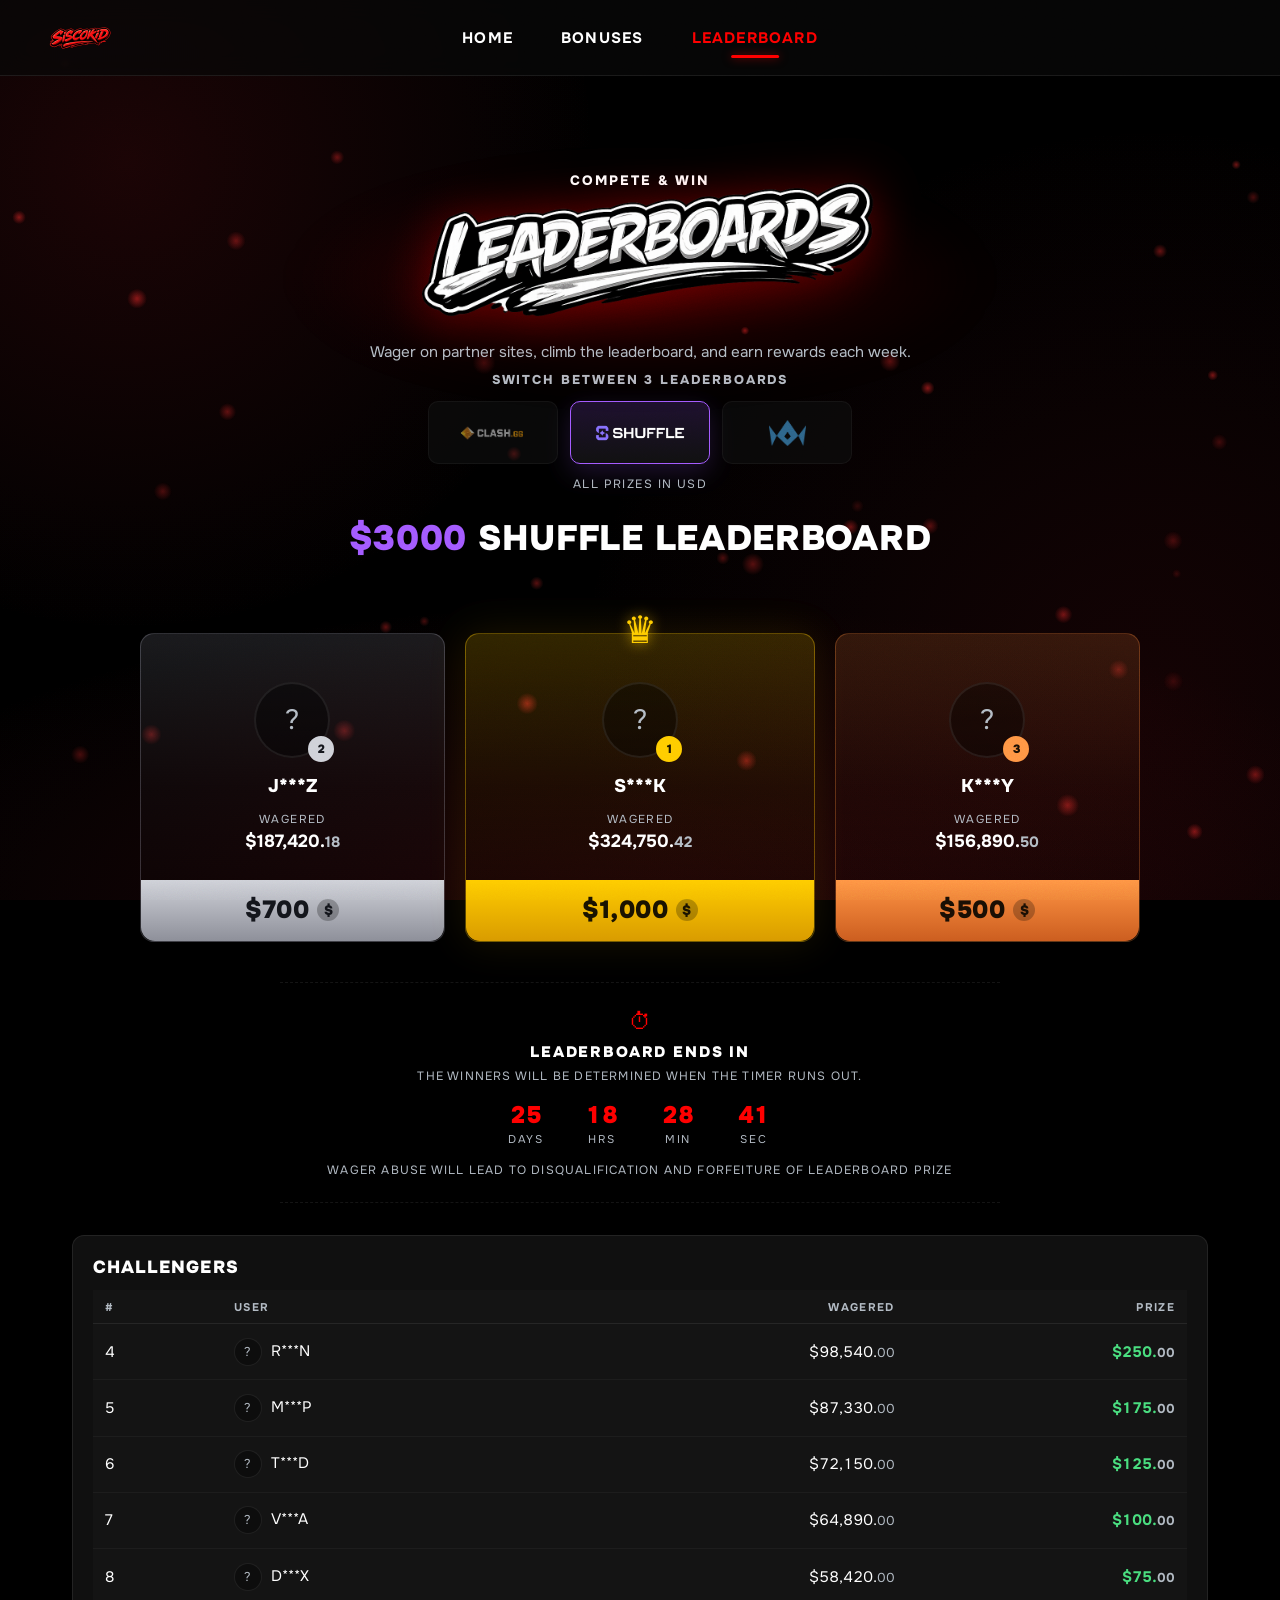
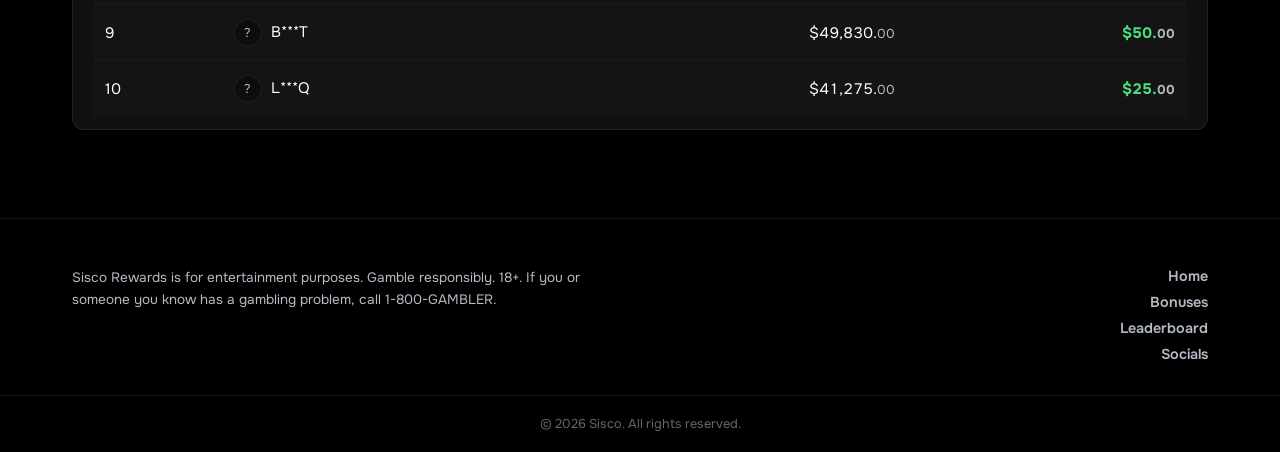
==== leaderboard.html @ afb131a1 "Add ambient floating red particle background - Lightweight canvas layer with soft red dots drifting " ====
<!DOCTYPE html>
<html lang="en">
<head>
  <meta charset="UTF-8" />
  <meta name="viewport" content="width=device-width, initial-scale=1.0" />
  <title>Sisco — $3,000 Monthly Shuffle Leaderboard | Best Shuffle Rewards</title>
  <meta name="description" content="Compete in the $3,000 monthly Shuffle leaderboard with Sisco. Wager with code SISCO, climb the ranks, and earn the best rewards on Shuffle each week." />
  <link rel="icon" type="image/png" href="siscokid.png" />
  <link rel="canonical" href="https://siscorewards.com/leaderboard.html" />

  <!-- Open Graph / social share -->
  <meta property="og:type" content="website" />
  <meta property="og:url" content="https://siscorewards.com/leaderboard.html" />
  <meta property="og:site_name" content="Sisco Rewards" />
  <meta property="og:title" content="Sisco — $3,000 Monthly Shuffle Leaderboard" />
  <meta property="og:description" content="Earn the best rewards on Shuffle. Compete in the $3,000 monthly leaderboard with code SISCO and climb the ranks each week." />
  <meta property="og:image" content="https://siscorewards.com/sisc.png" />

  <!-- X / Twitter card -->
  <meta name="twitter:card" content="summary_large_image" />
  <meta name="twitter:title" content="Sisco — $3,000 Monthly Shuffle Leaderboard" />
  <meta name="twitter:description" content="Earn the best rewards on Shuffle. Compete in the $3,000 monthly leaderboard with code SISCO and climb the ranks each week." />
  <meta name="twitter:image" content="https://siscorewards.com/sisc.png" />

  <link rel="preconnect" href="https://fonts.googleapis.com">
  <link rel="preconnect" href="https://fonts.gstatic.com" crossorigin>
  <link href="https://fonts.googleapis.com/css2?family=Onest:wght@400;600;700;800;900&display=swap" rel="stylesheet">
  <link rel="stylesheet" href="styles.css" />
</head>
<body>
  <canvas id="bg-particles" aria-hidden="true"></canvas>
  <header class="nav">
    <a href="index.html" class="brand">
      <img src="siscokid.png" alt="Sisco" class="brand-logo" />
    </a>

    <nav class="nav-links">
      <a href="index.html#home">HOME</a>
      <a href="index.html#bonuses">BONUSES</a>
      <a href="leaderboard.html" class="active">LEADERBOARD</a>
    </nav>
  </header>

  <main>
    <h1 class="sr-only">Sisco — $3,000 monthly Shuffle leaderboard. Earn the best rewards on Shuffle with code SISCO and climb the ranks each week.</h1>
    <section id="leaderboard" class="section section-glow lb-page-top">
      <div class="section-head reveal">
        <div class="kicker">COMPETE &amp; WIN</div>
        <img src="leaderboards.png" alt="Leaderboards" class="section-logo" />
        <p class="section-sub">Wager on partner sites, climb the leaderboard, and earn rewards each week.</p>
      </div>

      <div class="lb-switch-label reveal">SWITCH BETWEEN 3 LEADERBOARDS</div>

      <div class="lb-tabs reveal">
        <button class="lb-tab lb-tab-clash" data-lb="clash">
          <img src="clash_logo.webp" alt="Clash.gg" style="height: 34px;" />
        </button>
        <button class="lb-tab lb-tab-shuffle active" data-lb="shuffle">
          <img src="shuffle_logo2.webp" alt="Shuffle" />
        </button>
        <button class="lb-tab lb-tab-lux" data-lb="lux">
          <img src="lux_logo.webp" alt="LuxDrop" />
        </button>
      </div>

      <p class="lb-disclaimer reveal">ALL PRIZES IN USD</p>

      <!-- ============== SHUFFLE PANEL ============== -->
      <div class="lb-panel active" data-panel="shuffle">
        <h2 class="reveal" style="text-align: center; font-size: 2.2rem; font-weight: 900; margin-bottom: 1.5rem; letter-spacing: 0.02em;">
          <span style="color: var(--shuffle);">$3000</span> <span style="color: #ffffff;">SHUFFLE LEADERBOARD</span>
        </h2>

        <div class="lb-podium">
          <div class="lb-place lb-second reveal">
            <div class="lb-avatar"><span>?</span><div class="lb-rank">2</div></div>
            <div class="lb-username">J***Z</div>
            <div class="lb-wagered-label">WAGERED</div>
            <div class="lb-wagered">$187,420.<span>18</span></div>
            <div class="lb-prize lb-prize-second">
              $700
              <span class="lb-coin">$</span>
            </div>
          </div>

          <div class="lb-place lb-first reveal">
            <div class="lb-crown">♛</div>
            <div class="lb-avatar"><span>?</span><div class="lb-rank">1</div></div>
            <div class="lb-username">S***K</div>
            <div class="lb-wagered-label">WAGERED</div>
            <div class="lb-wagered">$324,750.<span>42</span></div>
            <div class="lb-prize lb-prize-first">
              $1,000
              <span class="lb-coin">$</span>
            </div>
          </div>

          <div class="lb-place lb-third reveal">
            <div class="lb-avatar"><span>?</span><div class="lb-rank">3</div></div>
            <div class="lb-username">K***Y</div>
            <div class="lb-wagered-label">WAGERED</div>
            <div class="lb-wagered">$156,890.<span>50</span></div>
            <div class="lb-prize lb-prize-third">
              $500
              <span class="lb-coin">$</span>
            </div>
          </div>
        </div>

        <div class="lb-countdown-wrap reveal">
          <div class="lb-clock-icon">⏱</div>
          <div class="lb-countdown-label">LEADERBOARD ENDS IN</div>
          <div class="lb-countdown-note">The winners will be determined when the timer runs out.</div>
          <div class="lb-countdown" id="lb-countdown">
            <div class="lb-time"><strong data-unit="days">00</strong><span>DAYS</span></div>
            <div class="lb-time"><strong data-unit="hrs">00</strong><span>HRS</span></div>
            <div class="lb-time"><strong data-unit="min">00</strong><span>MIN</span></div>
            <div class="lb-time"><strong data-unit="sec">00</strong><span>SEC</span></div>
          </div>
          <div class="lb-announce-note">Wager abuse will lead to disqualification and forfeiture of leaderboard prize</div>
        </div>

        <div class="lb-challengers reveal">
          <h3 class="lb-challengers-title">CHALLENGERS</h3>
          <div class="lb-table-wrap">
            <table class="lb-table">
              <thead>
                <tr>
                  <th>#</th>
                  <th>USER</th>
                  <th class="num">WAGERED</th>
                  <th class="num">PRIZE</th>
                </tr>
              </thead>
              <tbody>
                <tr><td>4</td><td><span class="lb-mini-avatar">?</span>R***N</td><td class="num">$98,540.<span class="cents">00</span></td><td class="num lb-prize-amt">$250.<span class="cents">00</span></td></tr>
                <tr><td>5</td><td><span class="lb-mini-avatar">?</span>M***P</td><td class="num">$87,330.<span class="cents">00</span></td><td class="num lb-prize-amt">$175.<span class="cents">00</span></td></tr>
                <tr><td>6</td><td><span class="lb-mini-avatar">?</span>T***D</td><td class="num">$72,150.<span class="cents">00</span></td><td class="num lb-prize-amt">$125.<span class="cents">00</span></td></tr>
                <tr><td>7</td><td><span class="lb-mini-avatar">?</span>V***A</td><td class="num">$64,890.<span class="cents">00</span></td><td class="num lb-prize-amt">$100.<span class="cents">00</span></td></tr>
                <tr><td>8</td><td><span class="lb-mini-avatar">?</span>D***X</td><td class="num">$58,420.<span class="cents">00</span></td><td class="num lb-prize-amt">$75.<span class="cents">00</span></td></tr>
                <tr><td>9</td><td><span class="lb-mini-avatar">?</span>B***T</td><td class="num">$49,830.<span class="cents">00</span></td><td class="num lb-prize-amt">$50.<span class="cents">00</span></td></tr>
                <tr><td>10</td><td><span class="lb-mini-avatar">?</span>L***Q</td><td class="num">$41,275.<span class="cents">00</span></td><td class="num lb-prize-amt">$25.<span class="cents">00</span></td></tr>
              </tbody>
            </table>
          </div>
        </div>
      </div>

      <!-- ============== CLASH PANEL ============== -->
      <div class="lb-panel" data-panel="clash">
        <div class="lb-coming-soon reveal">
          <img src="clash_logo.webp" alt="Clash.gg" />
          <h3>Coming Soon</h3>
          <p>The Clash.gg leaderboard is launching soon. Stay tuned.</p>
        </div>
      </div>

      <!-- ============== LUX PANEL ============== -->
      <div class="lb-panel" data-panel="lux">
        <div class="lb-coming-soon reveal">
          <img src="lux_logo.webp" alt="LuxDrop" />
          <h3>Coming Soon</h3>
          <p>The LuxDrop leaderboard is launching soon. Stay tuned.</p>
        </div>
      </div>
    </section>

    <footer class="footer">
      <div class="footer-inner reveal">
        <div class="footer-brand">
          <p class="footer-disclaimer">Sisco Rewards is for entertainment purposes. Gamble responsibly. 18+. If you or someone you know has a gambling problem, call 1-800-GAMBLER.</p>
        </div>

        <div class="footer-links">
          <a href="index.html#home">Home</a>
          <a href="index.html#bonuses">Bonuses</a>
          <a href="leaderboard.html">Leaderboard</a>
          <a href="index.html#socials">Socials</a>
        </div>
      </div>
      <div class="footer-bottom">
        &copy; 2026 Sisco. All rights reserved.
      </div>
    </footer>
  </main>

  <script src="particles.js"></script>
  <script>
    // ============== SCROLL REVEAL ==============
    const revealObserver = new IntersectionObserver((entries) => {
      entries.forEach(entry => {
        if (entry.isIntersecting) {
          entry.target.classList.add('is-visible');
          revealObserver.unobserve(entry.target);
        }
      });
    }, { threshold: 0.12, rootMargin: '0px 0px -40px 0px' });
    document.querySelectorAll('.reveal').forEach(el => revealObserver.observe(el));

    // ============== TAB SWITCHING ==============
    document.querySelectorAll('.lb-tab').forEach(tab => {
      tab.addEventListener('click', () => {
        const target = tab.dataset.lb;
        document.querySelectorAll('.lb-tab').forEach(t => t.classList.toggle('active', t === tab));
        document.querySelectorAll('.lb-panel').forEach(p => p.classList.toggle('active', p.dataset.panel === target));
      });
    });

    // ============== COUNTDOWN — end of current month (UTC) ==============
    const _now = new Date();
    const endsAt = Date.UTC(_now.getUTCFullYear(), _now.getUTCMonth() + 1, 1, 0, 0, 0);
    function tick() {
      const diff = Math.max(0, endsAt - Date.now());
      const d = Math.floor(diff / 86400000);
      const h = Math.floor((diff % 86400000) / 3600000);
      const m = Math.floor((diff % 3600000) / 60000);
      const s = Math.floor((diff % 60000) / 1000);
      const fmt = n => String(n).padStart(2, '0');
      const root = document.getElementById('lb-countdown');
      if (!root) return;
      root.querySelector('[data-unit="days"]').textContent = fmt(d);
      root.querySelector('[data-unit="hrs"]').textContent  = fmt(h);
      root.querySelector('[data-unit="min"]').textContent  = fmt(m);
      root.querySelector('[data-unit="sec"]').textContent  = fmt(s);
    }
    tick();
    setInterval(tick, 1000);

    // ============== SHUFFLE LEADERBOARD ==============
    const SHUFFLE_AFFILIATE_ID = '9ab3853d-dc5a-40f6-bad6-d7594ac9cff7';
    const PRIZES = [1000, 700, 500, 250, 175, 125, 100, 75, 50, 25];

    function maskName(name) {
      if (!name) return '???';
      if (name.length <= 2) return name[0] + '**';
      return name[0] + '***' + name[name.length - 1];
    }

    function fmtMoney(n) {
      const v = Number(n || 0);
      return v.toLocaleString('en-US', { minimumFractionDigits: 2, maximumFractionDigits: 2 });
    }

    function splitMoney(n) {
      const parts = fmtMoney(n).split('.');
      return { whole: parts[0], cents: parts[1] };
    }

    function setPlace(selector, user) {
      const root = document.querySelector(`[data-panel="shuffle"] ${selector}`);
      if (!root || !user) return;
      root.querySelector('.lb-username').textContent = maskName(user.username);
      const m = splitMoney(user.weightedWagerAmount);
      root.querySelector('.lb-wagered').innerHTML = `$${m.whole}.<span>${m.cents}</span>`;
    }

    async function loadShuffleLeaderboard() {
      const url = `https://affiliate.shuffle.com/wager/${SHUFFLE_AFFILIATE_ID}`;

      try {
        const res = await fetch(url);
        if (!res.ok) throw new Error('HTTP ' + res.status);
        const data = await res.json();

        const ranked = data
          .filter(u => Number(u.weightedWagerAmount) > 0)
          .sort((a, b) => Number(b.weightedWagerAmount) - Number(a.weightedWagerAmount))
          .slice(0, 10);

        if (ranked.length === 0) return; // keep dummy fallback

        setPlace('.lb-first',  ranked[0]);
        setPlace('.lb-second', ranked[1]);
        setPlace('.lb-third',  ranked[2]);

        const tbody = document.querySelector('[data-panel="shuffle"] .lb-table tbody');
        if (tbody && ranked.length > 3) {
          tbody.innerHTML = '';
          for (let i = 3; i < ranked.length; i++) {
            const u = ranked[i];
            const w = splitMoney(u.weightedWagerAmount);
            const p = splitMoney(PRIZES[i] || 0);
            const row = document.createElement('tr');
            row.innerHTML = `<td>${i + 1}</td><td><span class="lb-mini-avatar">?</span>${maskName(u.username)}</td><td class="num">$${w.whole}.<span class="cents">${w.cents}</span></td><td class="num lb-prize-amt">$${p.whole}.<span class="cents">${p.cents}</span></td>`;
            tbody.appendChild(row);
          }
        }
      } catch (e) {
        console.warn('Shuffle leaderboard fetch failed, using fallback data:', e);
      }
    }

    loadShuffleLeaderboard();
  </script>
</body>
</html>
---- styles.css ----
:root {
  --bg: #000000;
  --bg-nav: #0a0a0a;
  --bg-card: #101010;
  --bg-elev: #161616;
  --red: #FF0000;
  --red-dark: #CC0000;
  --text: #ffffff;
  --text-dim: #B3BBC4;
  --border: rgba(255, 255, 255, 0.08);
  --border-strong: rgba(255, 255, 255, 0.14);

  --twitter: #e7e9ea;
  --kick:    #53fc18;
  --discord: #5865f2;

  --shuffle: #a259ff;
  --clash:   #ff5a3c;
  --lux:     #00d4ff;
}

* { box-sizing: border-box; margin: 0; padding: 0; }

html, body {
  background: var(--bg);
  color: var(--text);
  font-family: "Onest", -apple-system, BlinkMacSystemFont, "Segoe UI", Roboto, sans-serif;
  scroll-behavior: smooth;
}

body {
  background-image:
    radial-gradient(ellipse 110% 55% at 50% 100%, rgba(95, 12, 18, 0.30), transparent 60%),
    radial-gradient(circle 720px at 10% 18%, rgba(120, 16, 22, 0.22), transparent 65%),
    radial-gradient(circle 820px at 90% 78%, rgba(95, 10, 16, 0.20), transparent 70%);
  background-attachment: fixed;
  background-repeat: no-repeat;
}

/* Film grain overlay — subtle noise across the entire viewport */
body::before {
  content: "";
  position: fixed;
  inset: 0;
  z-index: 9999;
  pointer-events: none;
  opacity: 0.15;
  mix-blend-mode: overlay;
  background-image: url("data:image/svg+xml,%3Csvg xmlns='http://www.w3.org/2000/svg' width='240' height='240'%3E%3Cfilter id='n'%3E%3CfeTurbulence type='fractalNoise' baseFrequency='0.85' numOctaves='2' stitchTiles='stitch'/%3E%3C/filter%3E%3Crect width='100%25' height='100%25' filter='url(%23n)'/%3E%3C/svg%3E");
  background-size: 240px 240px;
}

a { color: inherit; text-decoration: none; }

/* Visually hidden, but readable by search engines & screen readers */
.sr-only {
  position: absolute;
  width: 1px;
  height: 1px;
  padding: 0;
  margin: -1px;
  overflow: hidden;
  clip: rect(0, 0, 0, 0);
  white-space: nowrap;
  border: 0;
}

/* Ambient floating particle layer — sits above the page background, below content */
#bg-particles {
  position: fixed;
  inset: 0;
  width: 100%;
  height: 100%;
  z-index: 0;
  pointer-events: none;
}

/* ---------- NAV ---------- */
.nav {
  position: sticky;
  top: 0;
  z-index: 10;
  display: flex;
  align-items: center;
  justify-content: space-between;
  padding: 0.35rem 2rem;
  background: rgba(8, 8, 8, 0.72);
  backdrop-filter: blur(12px);
  -webkit-backdrop-filter: blur(12px);
  border-bottom: 1px solid var(--border);
}

.brand { display: flex; align-items: center; }
.brand-logo { height: 64px; width: auto; display: block; }

.nav-links {
  position: absolute;
  left: 50%;
  top: 50%;
  transform: translate(-50%, -50%);
  display: flex;
  gap: 3rem;
}

.nav-links a {
  position: relative;
  color: #ffffff;
  font-weight: 700;
  font-size: 0.95rem;
  letter-spacing: 0.08em;
  transition: color 0.2s ease;
}

.nav-links a:hover,
.nav-links a.active { color: var(--red); }

.nav-links a::after {
  content: "";
  position: absolute;
  left: 50%;
  bottom: -10px;
  height: 3px;
  width: 100%;
  max-width: 48px;
  background: var(--red);
  border-radius: 2px;
  transform: translateX(-50%) scaleX(0);
  transform-origin: center;
  transition: transform 0.3s cubic-bezier(.2, .8, .2, 1);
  box-shadow: 0 0 10px rgba(255, 0, 0, 0.55);
  pointer-events: none;
}
.nav-links a:hover::after { transform: translateX(-50%) scaleX(0.55); }
.nav-links a.active::after {
  transform: translateX(-50%) scaleX(1);
  animation: nav-underline-in 0.55s cubic-bezier(.2, .8, .2, 1);
}
@keyframes nav-underline-in {
  from { transform: translateX(-50%) scaleX(0); }
  to   { transform: translateX(-50%) scaleX(1); }
}

/* ---------- SCROLL REVEAL ---------- */
.reveal {
  opacity: 0;
  transform: translateY(16px);
  transition: opacity 0.6s ease, transform 0.6s cubic-bezier(.2, .8, .2, 1);
  will-change: opacity, transform;
}
.reveal.is-visible {
  opacity: 1;
  transform: translateY(0);
}
.bonus-grid > .reveal:nth-child(2),
.socials-grid > .reveal:nth-child(2),
.lb-podium > .reveal:nth-child(2) { transition-delay: 0.08s; }
.bonus-grid > .reveal:nth-child(3),
.socials-grid > .reveal:nth-child(3),
.lb-podium > .reveal:nth-child(3) { transition-delay: 0.16s; }

@media (prefers-reduced-motion: reduce) {
  .reveal { opacity: 1; transform: none; transition: none; }
  .nav-links a.active::after { animation: none; }
  .section-head::before { animation: none; }
  .banner-title, .banner-tagline, .hero-cta { animation: none; opacity: 1; transform: none; }
  .banner-overlay { animation: none; }
  .btn-primary::after { display: none; animation: none; }
}

/* ---------- BANNER ---------- */
main { padding: 0; position: relative; z-index: 1; }

.banner {
  position: relative;
  display: flex;
  align-items: center;
  justify-content: center;
  width: 100%;
  height: 430px;
  overflow: hidden;
  background:
    radial-gradient(ellipse 65% 90% at 50% 60%,
      rgba(140, 22, 30, 0.55) 0%,
      rgba(90, 14, 20, 0.35) 50%,
      rgba(0, 0, 0, 0) 90%),
    #220a0e;
}

.banner-overlay {
  position: absolute;
  inset: 0;
  width: 100%;
  height: 100%;
  object-fit: cover;
  opacity: 0.6;
  mix-blend-mode: overlay;
  pointer-events: none;
  filter: blur(2px);
  animation: hero-pan 32s ease-in-out infinite alternate;
}

@keyframes hero-pan {
  from { transform: scale(1) translate(0, 0); }
  to   { transform: scale(1.08) translate(-1.5%, -1%); }
}

.banner::before,
.banner::after {
  content: "";
  position: absolute;
  left: 0;
  right: 0;
  pointer-events: none;
  z-index: 1;
}

.banner::before {
  top: 0;
  height: 100px;
  background: linear-gradient(180deg, #000 0%, rgba(0, 0, 0, 0.6) 40%, rgba(0, 0, 0, 0) 100%);
}

.banner::after {
  bottom: 0;
  height: 220px;
  background: linear-gradient(
    0deg,
    #000 0%,
    rgba(0, 0, 0, 0.92) 18%,
    rgba(15, 4, 6, 0.75) 38%,
    rgba(22, 8, 10, 0.4) 62%,
    rgba(22, 8, 10, 0.1) 85%,
    rgba(0, 0, 0, 0) 100%
  );
}

.banner-content {
  position: relative;
  z-index: 2;
  display: flex;
  flex-direction: column;
  align-items: center;
  gap: 0.1rem;
  max-width: 95%;
  text-align: center;
  margin-top: 0;
}

.banner-title {
  max-width: 100%;
  max-height: 360px;
  object-fit: contain;
  filter: drop-shadow(0 4px 18px rgba(0, 0, 0, 0.6));
  animation: hero-fade 0.7s ease 0.1s both, logo-float 6s ease-in-out 1s infinite;
}

@keyframes hero-fade {
  from { opacity: 0; }
  to   { opacity: 1; }
}
@keyframes logo-float {
  0%, 100% { transform: translateY(0); }
  50%      { transform: translateY(-10px); }
}

.banner-tagline {
  font-size: clamp(0.85rem, 1.35vw, 1.05rem);
  font-weight: 600;
  color: #cdd2da;
  max-width: 720px;
  line-height: 1.5;
  letter-spacing: 0.01em;
  text-shadow: 0 1px 6px rgba(0, 0, 0, 0.5);
  margin-top: -7rem;
  animation: hero-in 0.7s cubic-bezier(.2, .8, .2, 1) 0.3s both;
}

.banner-tagline .accent {
  color: var(--red);
  font-weight: 900;
  letter-spacing: 0.02em;
}

/* ---------- BUTTONS ---------- */
.btn {
  display: inline-flex;
  align-items: center;
  justify-content: center;
  padding: 0.85rem 2rem;
  border-radius: 8px;
  font-weight: 800;
  font-size: 0.95rem;
  letter-spacing: 0.08em;
  cursor: pointer;
  border: 2px solid transparent;
  transition: filter 0.2s ease, background 0.2s ease, transform 0.2s ease, border-color 0.2s ease;
}

.btn-primary {
  position: relative;
  overflow: hidden;
  background: var(--red-dark);
  color: #fff;
  border-color: var(--red-dark);
}
.btn-primary:hover { background: var(--red); border-color: var(--red); transform: translateY(-1px); }
.btn-primary::after {
  content: "";
  position: absolute;
  top: 0;
  left: -75%;
  width: 50%;
  height: 100%;
  background: linear-gradient(120deg, transparent 0%, rgba(255, 255, 255, 0.35) 50%, transparent 100%);
  transform: skewX(-20deg);
  pointer-events: none;
  animation: btn-shine 4.5s ease-in-out infinite;
}
@keyframes btn-shine {
  0%        { left: -75%; }
  35%, 100% { left: 130%; }
}

.btn-outline {
  background: transparent;
  color: #fff;
  border-color: var(--red-dark);
}
.btn-outline:hover { background: var(--red-dark); transform: translateY(-1px); }

.btn-block { width: 100%; padding: 0.95rem 1.5rem; }

.btn-shuffle { background: var(--shuffle); color: #fff;    border-color: var(--shuffle); }
.btn-clash   { background: var(--clash);   color: #fff;    border-color: var(--clash); }
.btn-lux     { background: var(--lux);     color: #001318; border-color: var(--lux); }
.btn-twitter { background: var(--twitter); color: #000;    border-color: var(--twitter); }
.btn-kick    { background: var(--kick);    color: #001a00; border-color: var(--kick); }
.btn-discord { background: var(--discord); color: #fff;    border-color: var(--discord); }
.btn-shuffle:hover, .btn-clash:hover, .btn-lux:hover,
.btn-twitter:hover, .btn-kick:hover, .btn-discord:hover { filter: brightness(1.1); transform: translateY(-1px); }

/* ---------- HERO CTA ---------- */
.hero-cta {
  display: flex;
  gap: 1rem;
  justify-content: center;
  padding: 0;
  margin-top: 0.75rem;
  animation: hero-in 0.7s cubic-bezier(.2, .8, .2, 1) 0.45s both;
}

@keyframes hero-in {
  from { opacity: 0; transform: translateY(22px); }
  to   { opacity: 1; transform: translateY(0); }
}

/* ---------- SCROLL INDICATOR ---------- */
.scroll-indicator {
  display: flex;
  flex-direction: column;
  align-items: center;
  gap: 0.25rem;
  padding: 0.15rem;
  opacity: 0.7;
  transition: opacity 0.2s ease;
}
.scroll-indicator:hover { opacity: 1; }

.mouse {
  width: 22px;
  height: 36px;
  border: 2px solid rgba(255, 255, 255, 0.6);
  border-radius: 12px;
  display: flex;
  justify-content: center;
  padding-top: 6px;
}
.dot {
  width: 3px;
  height: 8px;
  background: #fff;
  border-radius: 2px;
  animation: scroll-dot 1.6s ease-in-out infinite;
}
@keyframes scroll-dot {
  0%   { transform: translateY(0); opacity: 1; }
  60%  { transform: translateY(10px); opacity: 0; }
  100% { transform: translateY(0); opacity: 1; }
}
.chevron {
  width: 10px;
  height: 10px;
  border-right: 2px solid rgba(255, 255, 255, 0.6);
  border-bottom: 2px solid rgba(255, 255, 255, 0.6);
  transform: rotate(45deg);
  margin-top: 2px;
}

/* ---------- SECTIONS ---------- */
.section {
  max-width: 1200px;
  margin: 0 auto;
  padding: 3.5rem 2rem;
  position: relative;
}

.section-glow {
  isolation: isolate;
}

.section-head {
  text-align: center;
  margin-bottom: 0.5rem;
  position: relative;
  z-index: 1;
}

/* Red glow halo behind big section titles */
.section-head::before {
  content: "";
  position: absolute;
  top: 50%;
  left: 50%;
  transform: translate(-50%, -45%);
  width: min(700px, 80%);
  height: 220px;
  background: radial-gradient(ellipse at center,
    rgba(255, 0, 0, 0.25) 0%,
    rgba(204, 0, 0, 0.12) 35%,
    rgba(204, 0, 0, 0) 70%);
  z-index: -1;
  pointer-events: none;
  filter: blur(20px);
  animation: glow-pulse 5s ease-in-out infinite;
}

@keyframes glow-pulse {
  0%, 100% { opacity: 0.7; transform: translate(-50%, -45%) scale(1); }
  50%      { opacity: 1; transform: translate(-50%, -45%) scale(1.1); }
}

.kicker {
  font-weight: 800;
  font-size: 0.85rem;
  letter-spacing: 0.15em;
  color: #ffffff;
  text-transform: uppercase;
  margin-bottom: 0.4rem;
}

.section-logo {
  max-width: 620px;
  width: 80%;
  height: auto;
  display: block;
  margin: -8.5rem auto -8.5rem;
  pointer-events: none;
  filter: drop-shadow(0 4px 24px rgba(255, 0, 0, 0.35));
}

.section-title {
  font-size: clamp(2.75rem, 7vw, 5.5rem);
  font-weight: 900;
  line-height: 1;
  letter-spacing: 0.01em;
  color: var(--red);
  text-shadow: 0 0 30px rgba(255, 0, 0, 0.4);
  margin-bottom: 1rem;
}
.section-title span { color: var(--red); }

.section-title-solid { color: var(--red); }

.section-sub {
  color: var(--text-dim);
  font-size: 0.95rem;
  max-width: 560px;
  margin: 0.25rem auto 0;
  line-height: 1.5;
}

/* ---------- PARTNERS ---------- */
.partners {
  display: grid;
  grid-template-columns: repeat(3, 1fr);
  gap: 1rem;
  margin-bottom: 1.25rem;
}

.partner {
  display: flex;
  align-items: center;
  justify-content: center;
  padding: 1.25rem 1.5rem;
  background: linear-gradient(180deg, rgba(255,255,255,0.02), rgba(255,255,255,0));
  border: 1px solid var(--border);
  border-radius: 10px;
  transition: transform 0.2s ease, border-color 0.2s ease, box-shadow 0.2s ease;
}
.partner img { height: 36px; width: auto; display: block; max-width: 100%; }

.partner-shuffle { background: linear-gradient(180deg, rgba(162,89,255,0.10), rgba(162,89,255,0)); }
.partner-clash   { background: linear-gradient(180deg, rgba(255,90,60,0.10), rgba(255,90,60,0)); }
.partner-lux     { background: linear-gradient(180deg, rgba(0,212,255,0.10), rgba(0,212,255,0)); }

.partner-shuffle:hover { border-color: var(--shuffle); box-shadow: 0 8px 30px rgba(162,89,255,0.18); transform: translateY(-2px); }
.partner-clash:hover   { border-color: var(--clash);   box-shadow: 0 8px 30px rgba(255,90,60,0.18); transform: translateY(-2px); }
.partner-lux:hover     { border-color: var(--lux);     box-shadow: 0 8px 30px rgba(0,212,255,0.18); transform: translateY(-2px); }

/* ---------- BONUS CARDS ---------- */
.bonus-grid {
  display: grid;
  grid-template-columns: repeat(3, 1fr);
  gap: 1.5rem;
}

.bonus-card {
  background: var(--bg-card);
  border: 1px solid var(--border);
  border-radius: 12px;
  overflow: hidden;
  display: flex;
  flex-direction: column;
  transition: transform 0.25s ease, border-color 0.25s ease, box-shadow 0.25s ease;
}

.bonus-shuffle { background: linear-gradient(180deg, rgba(162,89,255,0.18) 0%, var(--bg-card) 55%); }
.bonus-clash   { background: linear-gradient(180deg, rgba(255,90,60,0.18) 0%, var(--bg-card) 55%); }
.bonus-lux     { background: linear-gradient(180deg, rgba(0,212,255,0.18) 0%, var(--bg-card) 55%); }

.bonus-shuffle:hover { border-color: var(--shuffle); box-shadow: 0 14px 40px rgba(162,89,255,0.22); transform: translateY(-4px); }
.bonus-clash:hover   { border-color: var(--clash);   box-shadow: 0 14px 40px rgba(255,90,60,0.22); transform: translateY(-4px); }
.bonus-lux:hover     { border-color: var(--lux);     box-shadow: 0 14px 40px rgba(0,212,255,0.22); transform: translateY(-4px); }

.bonus-art {
  display: flex;
  align-items: center;
  justify-content: center;
  padding: 1.25rem 1.5rem 0.25rem;
  height: 110px;
}
.bonus-art img {
  max-height: 100%;
  max-width: 80%;
  object-fit: contain;
  filter: drop-shadow(0 8px 18px rgba(0, 0, 0, 0.5));
  transition: transform 0.25s ease;
}
.bonus-card:hover .bonus-art img { transform: scale(1.07); }

.bonus-body {
  padding: 0.75rem 1.5rem 1.25rem;
  display: flex;
  flex-direction: column;
  align-items: stretch;
  flex: 1;
  gap: 0.4rem;
  text-align: left;
}

.bonus-headline {
  font-size: 2rem;
  font-weight: 900;
  line-height: 1;
  letter-spacing: 0.01em;
  color: #fff;
}

.bonus-sub {
  font-size: 0.85rem;
  font-weight: 700;
  letter-spacing: 0.08em;
  color: var(--text-dim);
  margin-bottom: 0.5rem;
}

.bonus-code {
  text-align: center;
  font-size: 0.9rem;
  letter-spacing: 0.12em;
  color: var(--text-dim);
  padding: 0.5rem 0;
  font-weight: 700;
  margin-top: auto;
}
.bonus-code strong { color: #fff; font-weight: 900; }

/* ---------- LEADERBOARD SNIPPET (HOME) ---------- */
.lb-snippet {
  text-align: center;
}

.lb-podium-snippet .lb-place {
  padding-top: 1.5rem;
}

.lb-podium-snippet .lb-prize {
  margin: 0.5rem -1rem 0;
  font-size: 1.2rem;
  padding: 0.6rem 1rem;
}

.lb-snippet-cta {
  margin-top: 1.5rem;
}

.lb-page-top { padding-top: 6rem; }

/* ---------- LEADERBOARD ---------- */
.lb-switch-label {
  text-align: center;
  letter-spacing: 0.15em;
  font-weight: 800;
  font-size: 0.8rem;
  color: var(--text-dim);
  margin-bottom: 0.85rem;
}

.lb-tabs {
  display: flex;
  justify-content: center;
  gap: 0.75rem;
  flex-wrap: wrap;
  margin-bottom: 0.75rem;
}

.lb-tab {
  background: var(--bg-card);
  border: 1px solid var(--border);
  border-radius: 10px;
  padding: 0.85rem 1.5rem;
  cursor: pointer;
  min-width: 130px;
  display: flex;
  align-items: center;
  justify-content: center;
  opacity: 0.55;
  transition: opacity 0.2s ease, border-color 0.2s ease, background 0.2s ease, transform 0.2s ease, box-shadow 0.2s ease;
}
.lb-tab img { height: 26px; width: auto; max-width: 100%; display: block; }
.lb-tab:hover { opacity: 0.85; transform: translateY(-1px); }

.lb-tab.active { opacity: 1; }
.lb-tab-shuffle.active { border-color: var(--shuffle); background: linear-gradient(180deg, rgba(162,89,255,0.18), var(--bg-card)); box-shadow: 0 8px 24px rgba(162,89,255,0.18); }
.lb-tab-clash.active   { border-color: var(--clash);   background: linear-gradient(180deg, rgba(255,90,60,0.18), var(--bg-card));  box-shadow: 0 8px 24px rgba(255,90,60,0.18); }
.lb-tab-lux.active     { border-color: var(--lux);     background: linear-gradient(180deg, rgba(0,212,255,0.18), var(--bg-card));  box-shadow: 0 8px 24px rgba(0,212,255,0.18); }

.lb-disclaimer {
  text-align: center;
  font-size: 0.75rem;
  letter-spacing: 0.12em;
  color: var(--text-dim);
  margin-bottom: 1.5rem;
}

.lb-panel { display: none; opacity: 0; }
.lb-panel.active { display: block; animation: fadeInPanel 0.4s ease forwards; }

@keyframes fadeInPanel {
  from { opacity: 0; transform: translateY(10px); }
  to   { opacity: 1; transform: translateY(0); }
}

/* Podium */
.lb-podium {
  display: grid;
  grid-template-columns: 1fr 1.15fr 1fr;
  gap: 1.25rem;
  align-items: end;
  max-width: 1000px;
  margin: 4.5rem auto 2.5rem;
}

.lb-place {
  position: relative;
  background: linear-gradient(180deg, rgba(255,255,255,0.04), rgba(255,255,255,0));
  border: 1px solid var(--border);
  border-radius: 14px;
  padding: 3rem 1.25rem 0;
  text-align: center;
}

.lb-first {
  background: linear-gradient(180deg, rgba(255, 200, 0, 0.18) 0%, rgba(255, 200, 0, 0.05) 50%, transparent 100%);
  border-color: rgba(255, 200, 0, 0.35);
  box-shadow: 0 0 40px rgba(255, 200, 0, 0.10);
  transform: translateY(-2.5rem);
}

.lb-second {
  background: linear-gradient(180deg, rgba(180, 180, 200, 0.14) 0%, rgba(180,180,200,0.04) 50%, transparent 100%);
  border-color: rgba(180, 180, 200, 0.25);
}

.lb-third {
  background: linear-gradient(180deg, rgba(255, 140, 60, 0.16) 0%, rgba(255, 140, 60, 0.04) 50%, transparent 100%);
  border-color: rgba(255, 140, 60, 0.28);
}

.lb-crown {
  position: absolute;
  top: -22px;
  left: 50%;
  transform: translateX(-50%);
  font-size: 2.4rem;
  line-height: 1;
  color: #ffcc00;
  text-shadow: 0 0 14px rgba(255, 200, 0, 0.7);
  z-index: 2;
}

.lb-avatar {
  position: relative;
  width: 76px;
  height: 76px;
  border-radius: 50%;
  background: rgba(0,0,0,0.4);
  border: 2px solid var(--border);
  display: flex;
  align-items: center;
  justify-content: center;
  margin: 0 auto 1rem;
  font-size: 1.75rem;
  color: var(--text-dim);
}
.lb-rank {
  position: absolute;
  bottom: -6px;
  right: -6px;
  width: 26px;
  height: 26px;
  border-radius: 50%;
  background: #1a1a1a;
  border: 2px solid var(--border);
  display: flex;
  align-items: center;
  justify-content: center;
  font-size: 0.75rem;
  font-weight: 900;
  color: #fff;
}
.lb-first .lb-rank   { background: #ffcc00; color: #1a1300; border-color: #ffcc00; }
.lb-second .lb-rank  { background: #cfd1d8; color: #14161c; border-color: #cfd1d8; }
.lb-third .lb-rank   { background: #ff9544; color: #1a0f04; border-color: #ff9544; }

.lb-username {
  font-weight: 800;
  font-size: 1.15rem;
  margin-bottom: 0.85rem;
}

.lb-wagered-label {
  font-size: 0.72rem;
  letter-spacing: 0.12em;
  color: var(--text-dim);
  margin-bottom: 0.2rem;
}

.lb-wagered {
  font-weight: 700;
  font-size: 1.1rem;
  margin-bottom: 1.75rem;
}
.lb-wagered span { color: var(--text-dim); font-size: 0.85em; }

.lb-prize {
  margin: 0 -1.25rem;
  padding: 0.9rem 1rem;
  font-weight: 900;
  font-size: 1.55rem;
  letter-spacing: 0.02em;
  position: relative;
  display: flex;
  align-items: center;
  justify-content: center;
  gap: 0.5rem;
  border-radius: 0 0 14px 14px;
}
.lb-prize-first  { background: linear-gradient(180deg, #ffcc00, #d99c00); color: #1a1300; }
.lb-prize-second { background: linear-gradient(180deg, #cfd1d8, #8e909a); color: #14161c; }
.lb-prize-third  { background: linear-gradient(180deg, #ff9544, #cc5e20); color: #1a0f04; }

.lb-coin {
  display: inline-flex;
  align-items: center;
  justify-content: center;
  width: 22px;
  height: 22px;
  border-radius: 50%;
  background: rgba(0,0,0,0.25);
  font-size: 0.85rem;
}

/* Countdown */
.lb-countdown-wrap {
  text-align: center;
  max-width: 720px;
  margin: 0 auto 2rem;
  padding: 1.5rem 1rem;
  border-top: 1px dashed var(--border);
  border-bottom: 1px dashed var(--border);
}

.lb-clock-icon {
  font-size: 1.4rem;
  color: var(--red);
  margin-bottom: 0.4rem;
}

.lb-countdown-label {
  font-weight: 900;
  letter-spacing: 0.12em;
  color: #fff;
  margin-bottom: 0.35rem;
  font-size: 0.95rem;
}

.lb-countdown-note,
.lb-announce-note {
  color: var(--text-dim);
  font-size: 0.75rem;
  letter-spacing: 0.1em;
  text-transform: uppercase;
}
.lb-announce-note { margin-top: 1rem; }

.lb-countdown {
  display: flex;
  justify-content: center;
  gap: 1.25rem;
  margin: 1rem 0 0;
}

.lb-time {
  display: flex;
  flex-direction: column;
  align-items: center;
  min-width: 56px;
}
.lb-time strong {
  font-size: 1.5rem;
  font-weight: 900;
  color: var(--red);
  letter-spacing: 0.02em;
  font-variant-numeric: tabular-nums;
}
.lb-time span {
  font-size: 0.7rem;
  letter-spacing: 0.15em;
  color: var(--text-dim);
  margin-top: 0.15rem;
}

/* Challengers */
.lb-challengers {
  background: var(--bg-card);
  border: 1px solid var(--border);
  border-radius: 12px;
  padding: 1.25rem 1.25rem 0.75rem;
}

.lb-challengers-title {
  font-weight: 900;
  letter-spacing: 0.06em;
  font-size: 1.1rem;
  margin-bottom: 0.75rem;
}

.lb-table-wrap { overflow-x: auto; }

.lb-table {
  width: 100%;
  border-collapse: collapse;
  font-size: 0.95rem;
}
.lb-table th {
  text-align: left;
  font-size: 0.7rem;
  letter-spacing: 0.12em;
  color: var(--text-dim);
  font-weight: 700;
  padding: 0.6rem 0.75rem;
  border-bottom: 1px solid var(--border);
}
.lb-table th.num { text-align: right; }
.lb-table td {
  padding: 0.85rem 0.75rem;
  border-bottom: 1px solid rgba(255,255,255,0.04);
  vertical-align: middle;
}
.lb-table tr:last-child td { border-bottom: none; }
.lb-table tr { background: rgba(255,255,255,0.015); }
.lb-table tr:hover { background: rgba(255,255,255,0.04); }
.lb-table td.num { text-align: right; font-variant-numeric: tabular-nums; }
.lb-table .cents { color: var(--text-dim); font-size: 0.85em; }
.lb-table .lb-prize-amt { color: #4ade80; font-weight: 700; }

.lb-mini-avatar {
  display: inline-flex;
  align-items: center;
  justify-content: center;
  width: 28px;
  height: 28px;
  border-radius: 50%;
  background: rgba(0,0,0,0.35);
  border: 1px solid var(--border);
  margin-right: 0.6rem;
  color: var(--text-dim);
  font-size: 0.8rem;
  vertical-align: middle;
}

/* Coming Soon */
.lb-coming-soon {
  text-align: center;
  padding: 4rem 1rem;
  background: var(--bg-card);
  border: 1px solid var(--border);
  border-radius: 12px;
}
.lb-coming-soon img {
  height: 56px;
  width: auto;
  margin-bottom: 1.25rem;
  opacity: 0.85;
}
.lb-coming-soon h3 {
  font-size: 1.6rem;
  font-weight: 900;
  letter-spacing: 0.05em;
  color: #fff;
  margin-bottom: 0.5rem;
}
.lb-coming-soon p {
  color: var(--text-dim);
  font-size: 0.95rem;
}

/* ---------- LEADERBOARD STATUS ---------- */
.leaderboard-status {
  display: flex;
  align-items: center;
  justify-content: center;
  gap: 0.6rem;
  padding: 1.25rem 1.5rem;
  background: var(--bg-card);
  border: 1px solid var(--border);
  border-radius: 10px;
  color: var(--text-dim);
  font-size: 0.95rem;
  max-width: 520px;
  margin: 0 auto;
}

.status-dot {
  width: 9px;
  height: 9px;
  border-radius: 50%;
  background: var(--red);
  box-shadow: 0 0 8px var(--red);
  animation: pulse 1.6s ease-in-out infinite;
}
@keyframes pulse {
  0%, 100% { opacity: 1; }
  50%      { opacity: 0.35; }
}

/* ---------- SOCIALS ---------- */
.socials-grid {
  display: grid;
  grid-template-columns: repeat(3, 1fr);
  gap: 1.5rem;
}

.social {
  display: flex;
  flex-direction: column;
  align-items: center;
  text-align: center;
  gap: 0.35rem;
  padding: 1.5rem 1.5rem 1.25rem;
  background: var(--bg-card);
  border: 1px solid var(--border);
  border-radius: 14px;
  transition: transform 0.25s ease, border-color 0.25s ease, box-shadow 0.25s ease;
}

.social-twitter { background: linear-gradient(180deg, rgba(231,233,234,0.12) 0%, var(--bg-card) 55%); }
.social-kick    { background: linear-gradient(180deg, rgba(83,252,24,0.16) 0%, var(--bg-card) 55%); }
.social-discord { background: linear-gradient(180deg, rgba(88,101,242,0.16) 0%, var(--bg-card) 55%); }

.social-twitter:hover { border-color: var(--twitter); box-shadow: 0 14px 40px rgba(231,233,234,0.18); transform: translateY(-4px); }
.social-kick:hover    { border-color: var(--kick);    box-shadow: 0 14px 40px rgba(83,252,24,0.22);  transform: translateY(-4px); }
.social-discord:hover { border-color: var(--discord); box-shadow: 0 14px 40px rgba(88,101,242,0.22); transform: translateY(-4px); }

.social-icon {
  display: flex;
  align-items: center;
  justify-content: center;
  margin-bottom: 0.75rem;
}
.social-icon img { width: 96px; height: 96px; display: block; }

.social-name {
  font-weight: 900;
  font-size: 1.4rem;
  color: #fff;
}

.social-desc {
  color: var(--text-dim);
  font-size: 0.9rem;
  margin-bottom: 0.6rem;
}

/* ---------- FOOTER ---------- */
.footer {
  border-top: 1px solid var(--border);
  background: rgba(0, 0, 0, 0.25);
  margin-top: 2rem;
}

.footer-inner {
  max-width: 1200px;
  margin: 0 auto;
  padding: 3rem 2rem 2rem;
  display: grid;
  grid-template-columns: 2fr 1fr;
  gap: 2rem;
  align-items: start;
}

.footer-logo {
  height: 56px;
  width: auto;
  margin-bottom: 1rem;
}

.footer-disclaimer {
  color: var(--text-dim);
  font-size: 0.85rem;
  line-height: 1.6;
  max-width: 540px;
}

.footer-links {
  display: flex;
  flex-direction: column;
  gap: 0.5rem;
  align-items: flex-end;
}
.footer-links a {
  color: var(--text-dim);
  font-size: 0.9rem;
  font-weight: 600;
  transition: color 0.2s ease;
}
.footer-links a:hover { color: var(--red); }

.footer-bottom {
  text-align: center;
  padding: 1.25rem 2rem;
  color: #666;
  font-size: 0.8rem;
  border-top: 1px solid var(--border);
}

/* ---------- RESPONSIVE ---------- */
@media (max-width: 900px) {
  .partners,
  .bonus-grid,
  .socials-grid { grid-template-columns: 1fr; }

  .lb-podium {
    grid-template-columns: 1fr;
    max-width: 420px;
    gap: 0.75rem;
  }
  .lb-countdown { gap: 0.65rem; flex-wrap: wrap; }
  .lb-tab { min-width: 100px; padding: 0.7rem 1rem; }

  .section { padding: 2.75rem 1.25rem; }
  .section-logo { margin: -5rem auto -5rem; }
}

@media (max-width: 768px) {
  /* Nav */
  .nav {
    flex-wrap: wrap;
    gap: 0.75rem;
    padding: 0.35rem 1rem 0.5rem;
  }
  .brand-logo { height: 50px; }
  .nav-links {
    position: static;
    transform: none;
    gap: 1.25rem;
    order: 3;
    width: 100%;
    justify-content: center;
    flex-wrap: wrap;
  }
  .nav-links a::after { bottom: -6px; max-width: 36px; height: 2px; }

  /* Banner / Hero */
  .banner { height: 360px; }
  .banner-content { margin-top: -10px; max-width: 100%; padding: 0 1rem; }
  .banner-title { max-height: 220px; }
  .banner-tagline {
    margin-top: -3.5rem;
    font-size: 0.85rem;
    padding: 0 0.5rem;
  }

  /* Hero CTA */
  .hero-cta {
    flex-direction: column;
    align-items: center;
    width: 100%;
    margin-top: 0.5rem;
  }
  .hero-cta .btn { width: min(260px, 90%); padding: 0.75rem 1.5rem; }

  /* Sections */
  .section { padding: 2.25rem 1rem; }
  .section-logo { margin: -4rem auto -4rem; }
  .section-sub { font-size: 0.88rem; padding: 0 0.5rem; }
  .kicker { font-size: 0.75rem; }

  /* Bonus cards */
  .bonus-grid { gap: 1rem; }
  .bonus-headline { font-size: 1.75rem; }
  .bonus-art { height: 90px; padding: 1rem 1rem 0.25rem; }

  /* Leaderboard snippet podium on home */
  .lb-podium-snippet .lb-place { padding: 1.25rem 1rem 0; }

  /* Leaderboard page */
  .lb-tabs { gap: 0.5rem; }
  .lb-tab { min-width: 0; flex: 1 1 0; padding: 0.6rem 0.75rem; }
  .lb-tab img { height: 22px; }
  .lb-place { padding: 2.25rem 1rem 0; }
  .lb-first { padding-top: 2.75rem; }
  .lb-avatar { width: 64px; height: 64px; font-size: 1.4rem; }
  .lb-username { font-size: 1rem; }
  .lb-wagered { font-size: 0.95rem; margin-bottom: 1rem; }
  .lb-prize { font-size: 1.25rem; padding: 0.7rem 1rem; }
  .lb-time strong { font-size: 1.2rem; }
  .lb-time span { font-size: 0.65rem; }
  .lb-time { min-width: 48px; }
  .lb-challengers { padding: 0.85rem 0.85rem 0.5rem; }
  .lb-table { font-size: 0.85rem; }
  .lb-table th, .lb-table td { padding: 0.6rem 0.5rem; }
  .lb-mini-avatar { width: 22px; height: 22px; margin-right: 0.4rem; font-size: 0.7rem; }
  .lb-page-top { padding-top: 3rem; }

  /* Socials */
  .social { padding: 1.25rem 1rem 1rem; }
  .social-icon img { width: 72px; height: 72px; }
  .social-name { font-size: 1.2rem; }
  .social-desc { font-size: 0.85rem; }

  /* Footer */
  .footer-inner { grid-template-columns: 1fr; padding: 2rem 1rem 1.5rem; }
  .footer-links { align-items: flex-start; flex-direction: row; flex-wrap: wrap; gap: 1rem 1.25rem; }
}

@media (max-width: 480px) {
  .banner { height: 320px; }
  .banner-title { max-height: 180px; }
  .banner-content { margin-top: 0; }
  .banner-tagline { margin-top: -2.75rem; font-size: 0.78rem; line-height: 1.4; }

  .nav { padding: 0.25rem 0.75rem 0.5rem; }
  .brand-logo { height: 44px; }
  .nav-links { gap: 1rem; }
  .nav-links a { font-size: 0.85rem; letter-spacing: 0.06em; }

  .section { padding: 1.75rem 0.85rem; }
  .section-logo { margin: -3rem auto -3rem; }

  .bonus-card { border-radius: 10px; }
  .bonus-headline { font-size: 1.5rem; }
  .bonus-sub { font-size: 0.8rem; }
  .bonus-art { height: 80px; padding: 0.85rem 0.75rem 0; }
  .bonus-body { padding: 0.6rem 1rem 1rem; }

  .lb-tabs { gap: 0.4rem; }
  .lb-tab { padding: 0.55rem 0.5rem; }
  .lb-tab img { height: 18px; }
  .lb-countdown { gap: 0.5rem; }
  .lb-time { min-width: 42px; }
  .lb-time strong { font-size: 1.05rem; }

  .lb-table { font-size: 0.78rem; }
  .lb-table th, .lb-table td { padding: 0.5rem 0.35rem; }
  .lb-mini-avatar { display: none; }
}
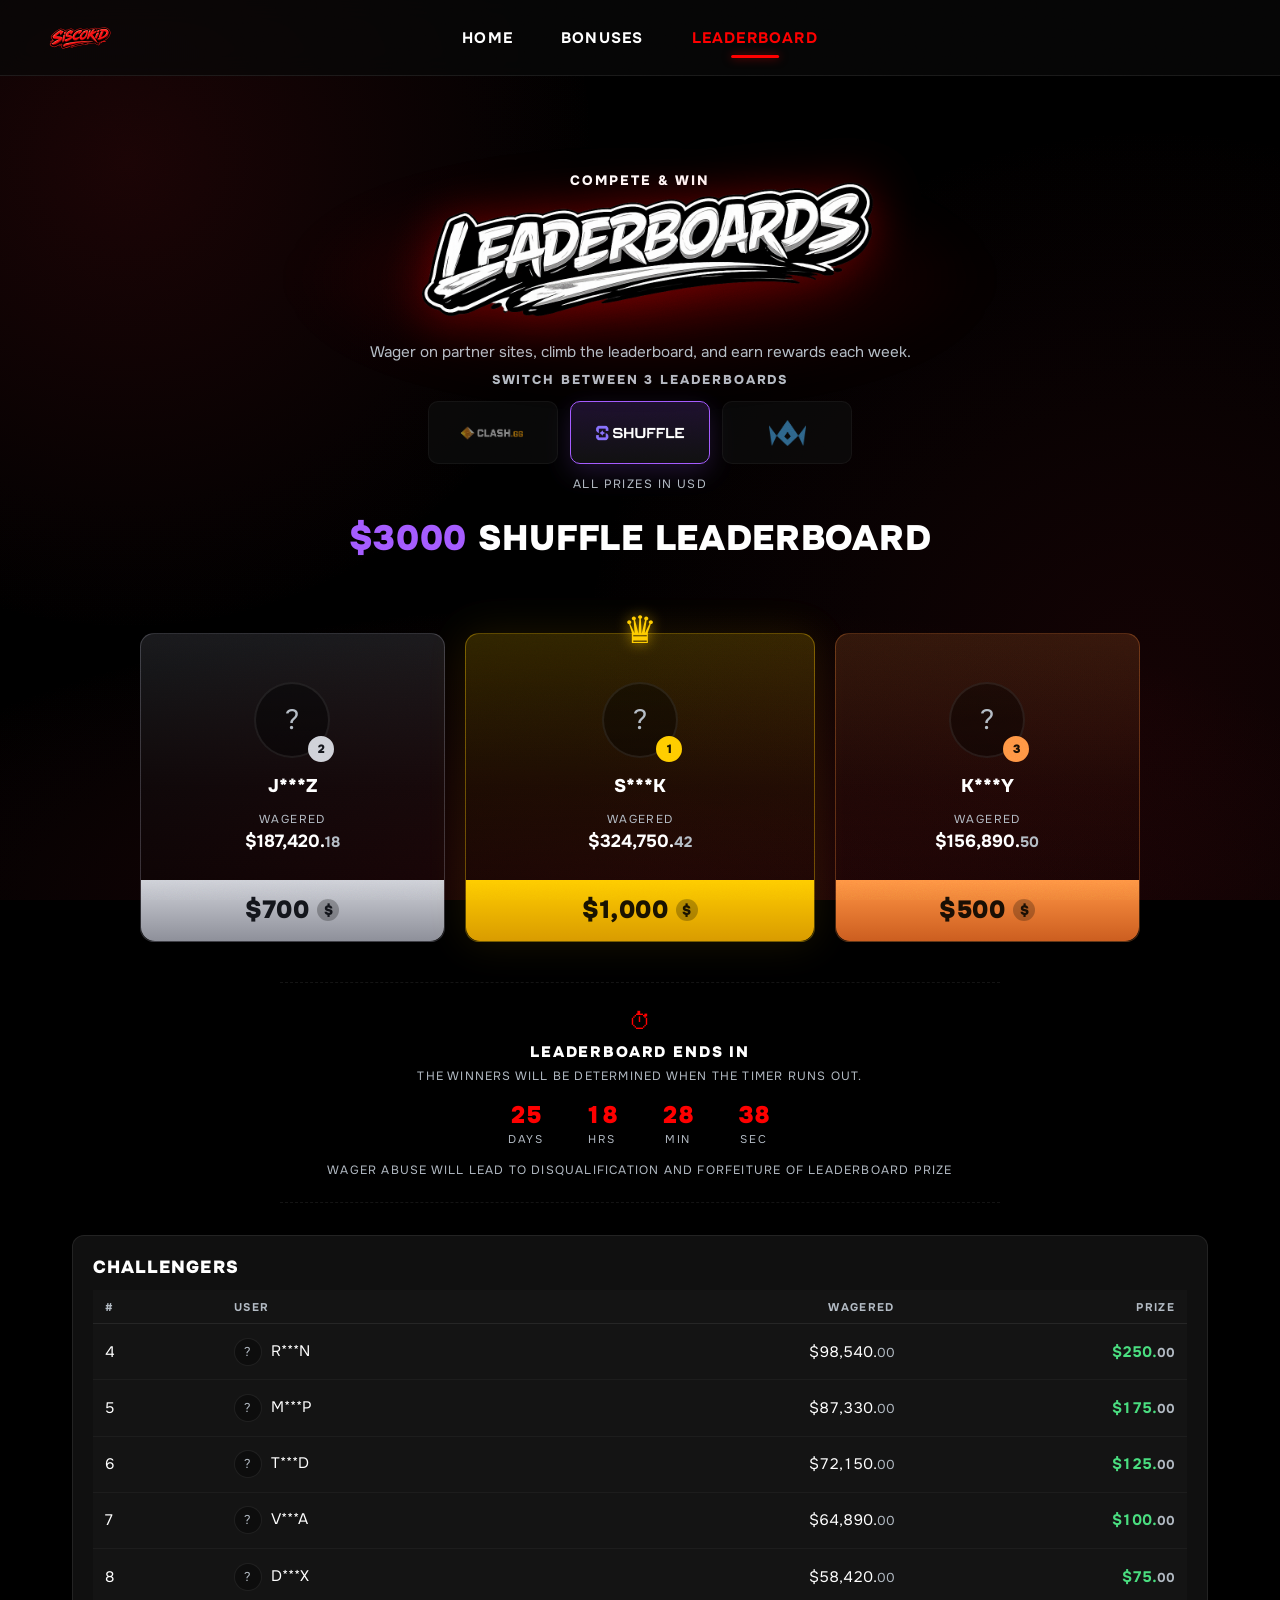
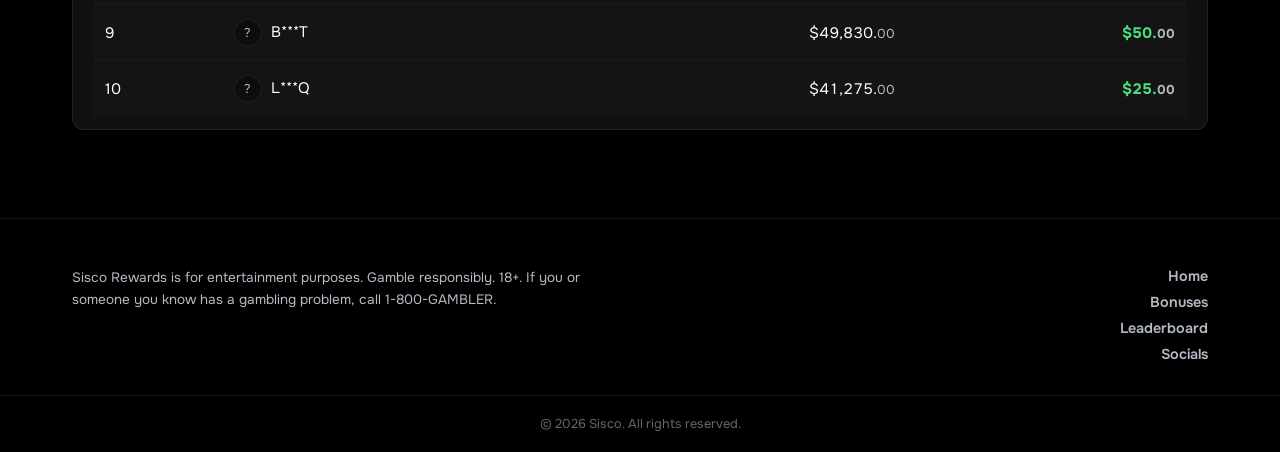
==== commit f39eda04: "Remove ambient particle background Reverts the canvas particle layer, script, CSS, and main z-index " ====
--- a/leaderboard.html
+++ b/leaderboard.html
@@ -28,7 +28,6 @@
   <link rel="stylesheet" href="styles.css" />
 </head>
 <body>
-  <canvas id="bg-particles" aria-hidden="true"></canvas>
   <header class="nav">
     <a href="index.html" class="brand">
       <img src="siscokid.png" alt="Sisco" class="brand-logo" />
@@ -185,7 +184,6 @@
     </footer>
   </main>
 
-  <script src="particles.js"></script>
   <script>
     // ============== SCROLL REVEAL ==============
     const revealObserver = new IntersectionObserver((entries) => {
--- a/styles.css
+++ b/styles.css
@@ -63,16 +63,6 @@
   clip: rect(0, 0, 0, 0);
   white-space: nowrap;
   border: 0;
-}
-
-/* Ambient floating particle layer — sits above the page background, below content */
-#bg-particles {
-  position: fixed;
-  inset: 0;
-  width: 100%;
-  height: 100%;
-  z-index: 0;
-  pointer-events: none;
 }
 
 /* ---------- NAV ---------- */
@@ -168,7 +158,7 @@
 }
 
 /* ---------- BANNER ---------- */
-main { padding: 0; position: relative; z-index: 1; }
+main { padding: 0; }
 
 .banner {
   position: relative;
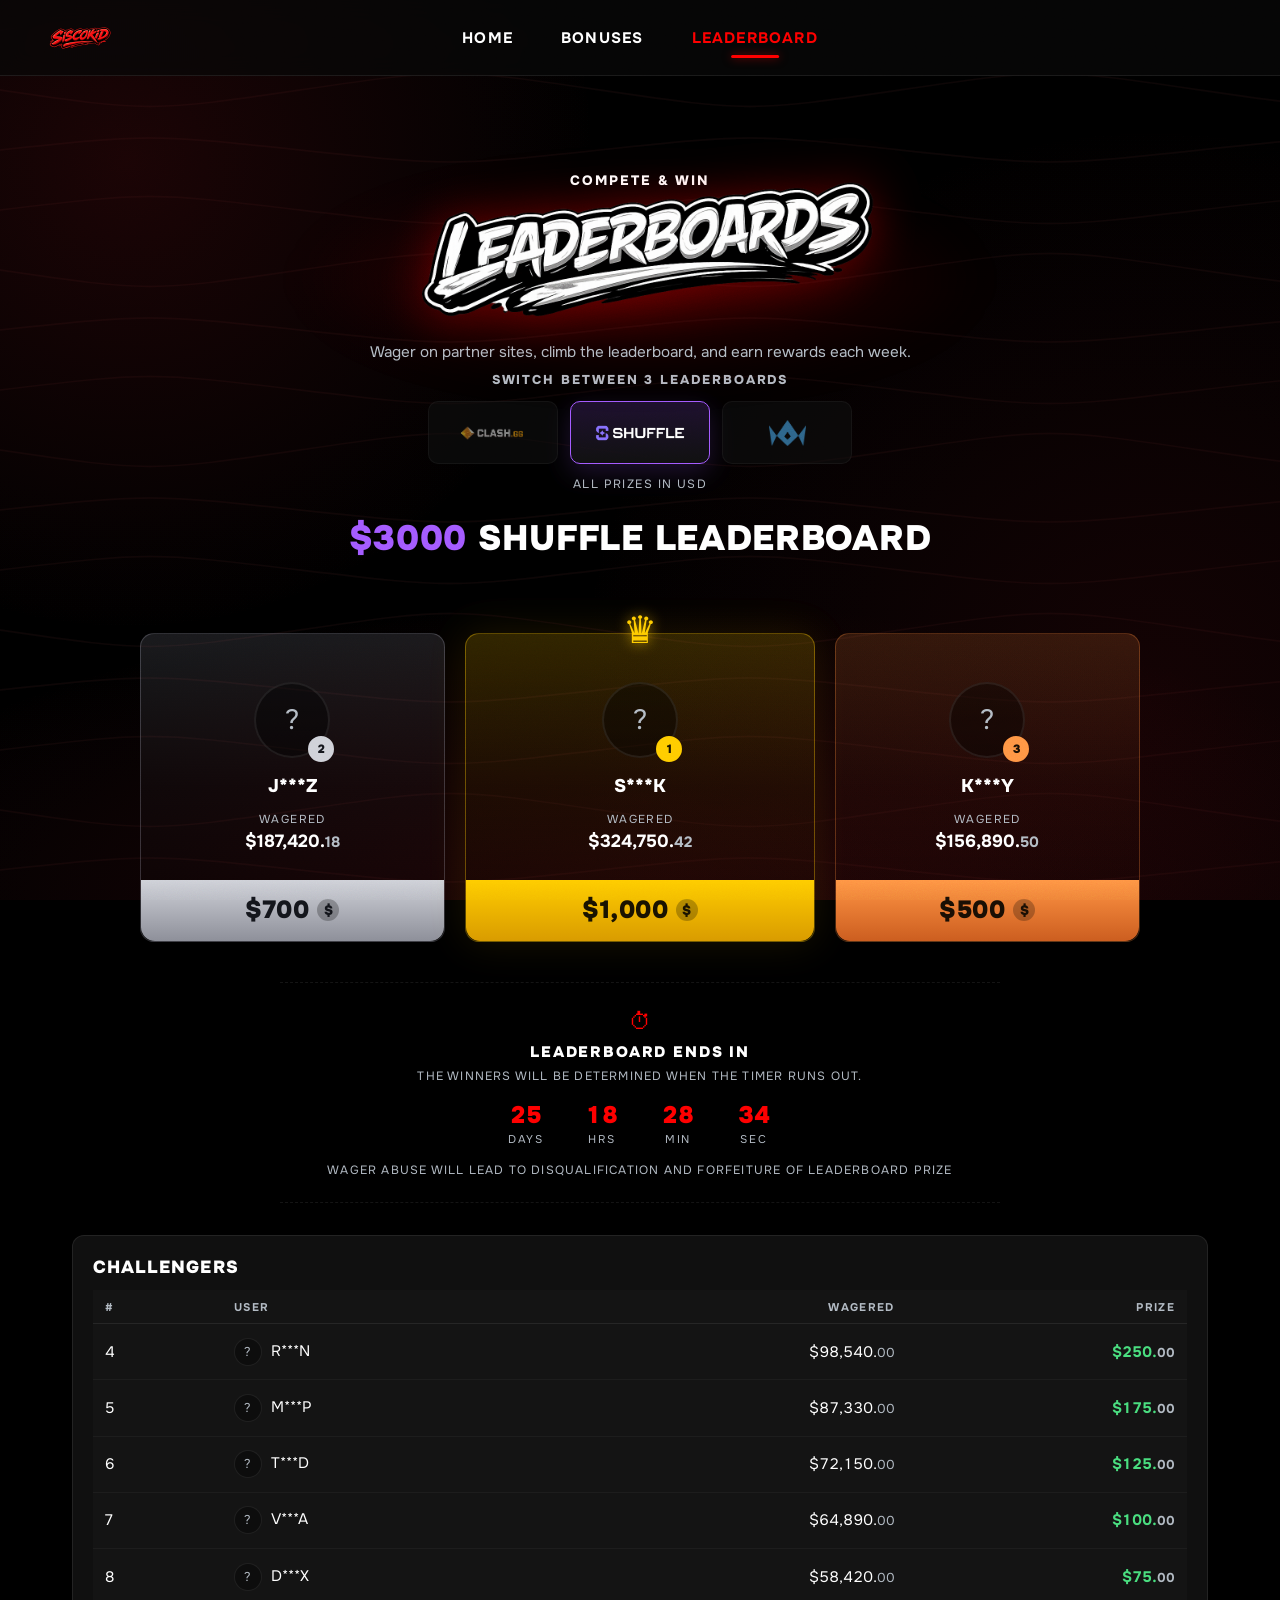
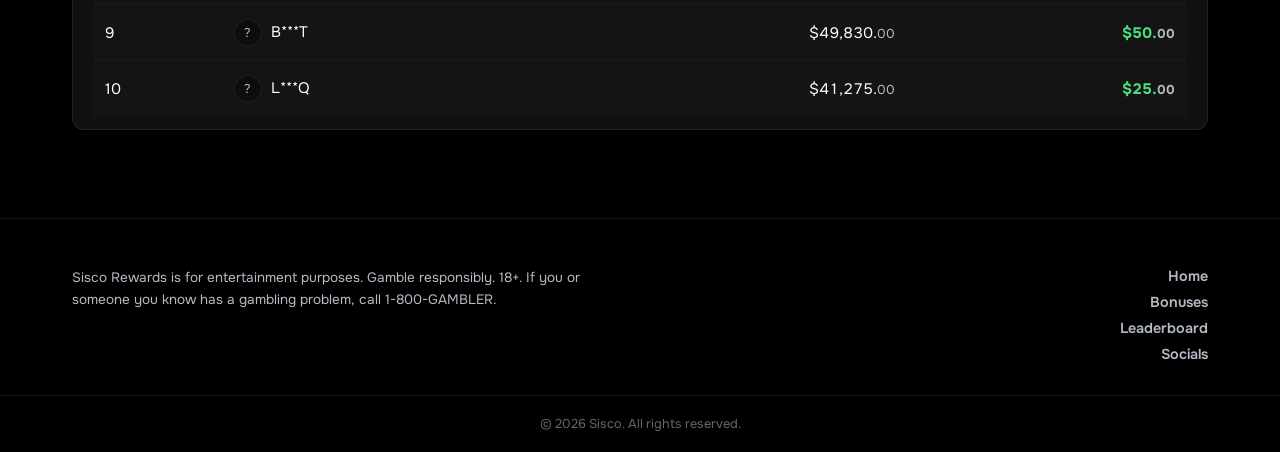
==== commit 9aa66221: "Scope leaderboard to current month and add monthly archive system - Restore current-month startTime/" ====
--- a/leaderboard.html
+++ b/leaderboard.html
@@ -254,7 +254,12 @@
     }
 
     async function loadShuffleLeaderboard() {
-      const url = `https://affiliate.shuffle.com/wager/${SHUFFLE_AFFILIATE_ID}`;
+      // Scope to the current calendar month (UTC): start of month -> now, in seconds
+      const now = new Date();
+      const monthStart = Date.UTC(now.getUTCFullYear(), now.getUTCMonth(), 1, 0, 0, 0);
+      const startTime = Math.floor(monthStart / 1000);
+      const endTime = Math.floor(Date.now() / 1000);
+      const url = `https://affiliate.shuffle.com/wager/${SHUFFLE_AFFILIATE_ID}?startTime=${startTime}&endTime=${endTime}`;
 
       try {
         const res = await fetch(url);
--- a/styles.css
+++ b/styles.css
@@ -32,9 +32,11 @@
   background-image:
     radial-gradient(ellipse 110% 55% at 50% 100%, rgba(95, 12, 18, 0.30), transparent 60%),
     radial-gradient(circle 720px at 10% 18%, rgba(120, 16, 22, 0.22), transparent 65%),
-    radial-gradient(circle 820px at 90% 78%, rgba(95, 10, 16, 0.20), transparent 70%);
+    radial-gradient(circle 820px at 90% 78%, rgba(95, 10, 16, 0.20), transparent 70%),
+    url("data:image/svg+xml,<svg xmlns='http://www.w3.org/2000/svg' width='600' height='180'><g fill='none' stroke='%23ff5a5a' stroke-opacity='0.05' stroke-width='1.5'><path d='M0 30 C150 12 150 12 300 30 C450 48 450 48 600 30'/><path d='M0 90 C150 112 150 112 300 90 C450 68 450 68 600 90'/><path d='M0 150 C150 134 150 134 300 150 C450 166 450 166 600 150'/></g></svg>");
   background-attachment: fixed;
-  background-repeat: no-repeat;
+  background-repeat: no-repeat, no-repeat, no-repeat, repeat;
+  background-size: auto, auto, auto, 600px 180px;
 }
 
 /* Film grain overlay — subtle noise across the entire viewport */
@@ -153,6 +155,7 @@
   .nav-links a.active::after { animation: none; }
   .section-head::before { animation: none; }
   .banner-title, .banner-tagline, .hero-cta { animation: none; opacity: 1; transform: none; }
+  .banner-title { transform: translateY(-50px); }
   .banner-overlay { animation: none; }
   .btn-primary::after { display: none; animation: none; }
 }
@@ -166,7 +169,7 @@
   align-items: center;
   justify-content: center;
   width: 100%;
-  height: 430px;
+  height: 620px;
   overflow: hidden;
   background:
     radial-gradient(ellipse 65% 90% at 50% 60%,
@@ -238,9 +241,11 @@
 
 .banner-title {
   max-width: 100%;
-  max-height: 360px;
+  height: clamp(260px, 36vh, 380px);
+  width: auto;
   object-fit: contain;
   filter: drop-shadow(0 4px 18px rgba(0, 0, 0, 0.6));
+  transform: translateY(-50px);
   animation: hero-fade 0.7s ease 0.1s both, logo-float 6s ease-in-out 1s infinite;
 }
 
@@ -249,8 +254,8 @@
   to   { opacity: 1; }
 }
 @keyframes logo-float {
-  0%, 100% { transform: translateY(0); }
-  50%      { transform: translateY(-10px); }
+  0%, 100% { transform: translateY(-50px); }
+  50%      { transform: translateY(-60px); }
 }
 
 .banner-tagline {
@@ -261,7 +266,7 @@
   line-height: 1.5;
   letter-spacing: 0.01em;
   text-shadow: 0 1px 6px rgba(0, 0, 0, 0.5);
-  margin-top: -7rem;
+  margin-top: -8.5rem;
   animation: hero-in 0.7s cubic-bezier(.2, .8, .2, 1) 0.3s both;
 }
 
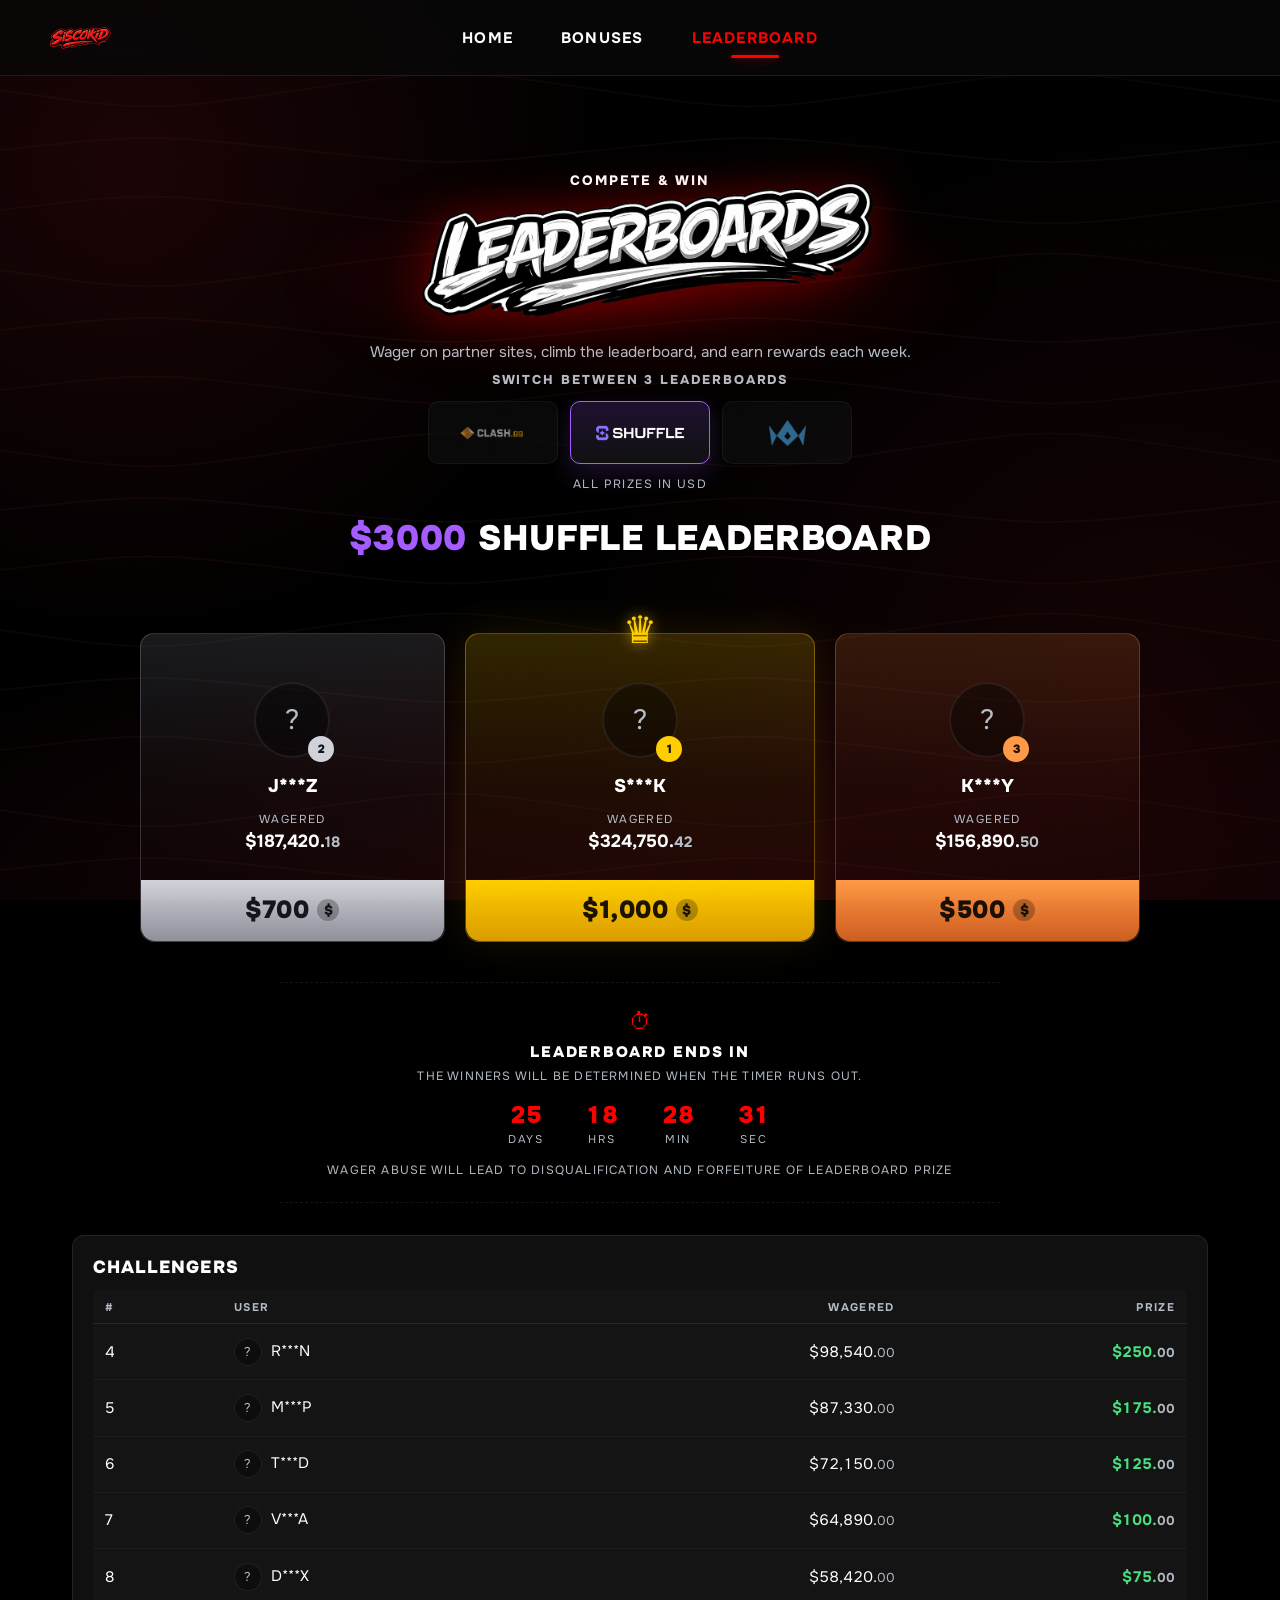
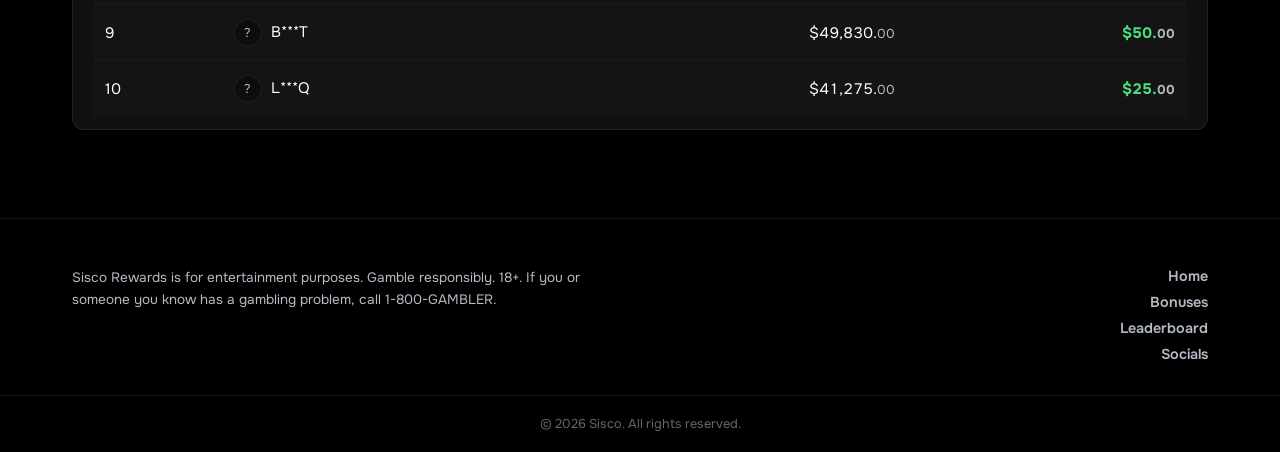
==== commit 5cfc6f59: "Retry flaky Shuffle API so leaderboard stops falling back to placeholders The endpoint intermittentl" ====
--- a/leaderboard.html
+++ b/leaderboard.html
@@ -253,6 +253,23 @@
       root.querySelector('.lb-wagered').innerHTML = `$${m.whole}.<span>${m.cents}</span>`;
     }
 
+    // The Shuffle endpoint intermittently returns HTTP 400, so retry a few times
+    // with backoff before giving up (which would leave the fallback content showing).
+    async function fetchWithRetry(url, attempts = 5) {
+      let lastErr;
+      for (let i = 1; i <= attempts; i++) {
+        try {
+          const res = await fetch(url, { cache: 'no-store' });
+          if (!res.ok) throw new Error('HTTP ' + res.status);
+          return await res.json();
+        } catch (err) {
+          lastErr = err;
+          if (i < attempts) await new Promise(r => setTimeout(r, 600 * i));
+        }
+      }
+      throw lastErr;
+    }
+
     async function loadShuffleLeaderboard() {
       // Scope to the current calendar month (UTC): start of month -> now, in seconds
       const now = new Date();
@@ -262,9 +279,7 @@
       const url = `https://affiliate.shuffle.com/wager/${SHUFFLE_AFFILIATE_ID}?startTime=${startTime}&endTime=${endTime}`;
 
       try {
-        const res = await fetch(url);
-        if (!res.ok) throw new Error('HTTP ' + res.status);
-        const data = await res.json();
+        const data = await fetchWithRetry(url);
 
         const ranked = data
           .filter(u => Number(u.weightedWagerAmount) > 0)
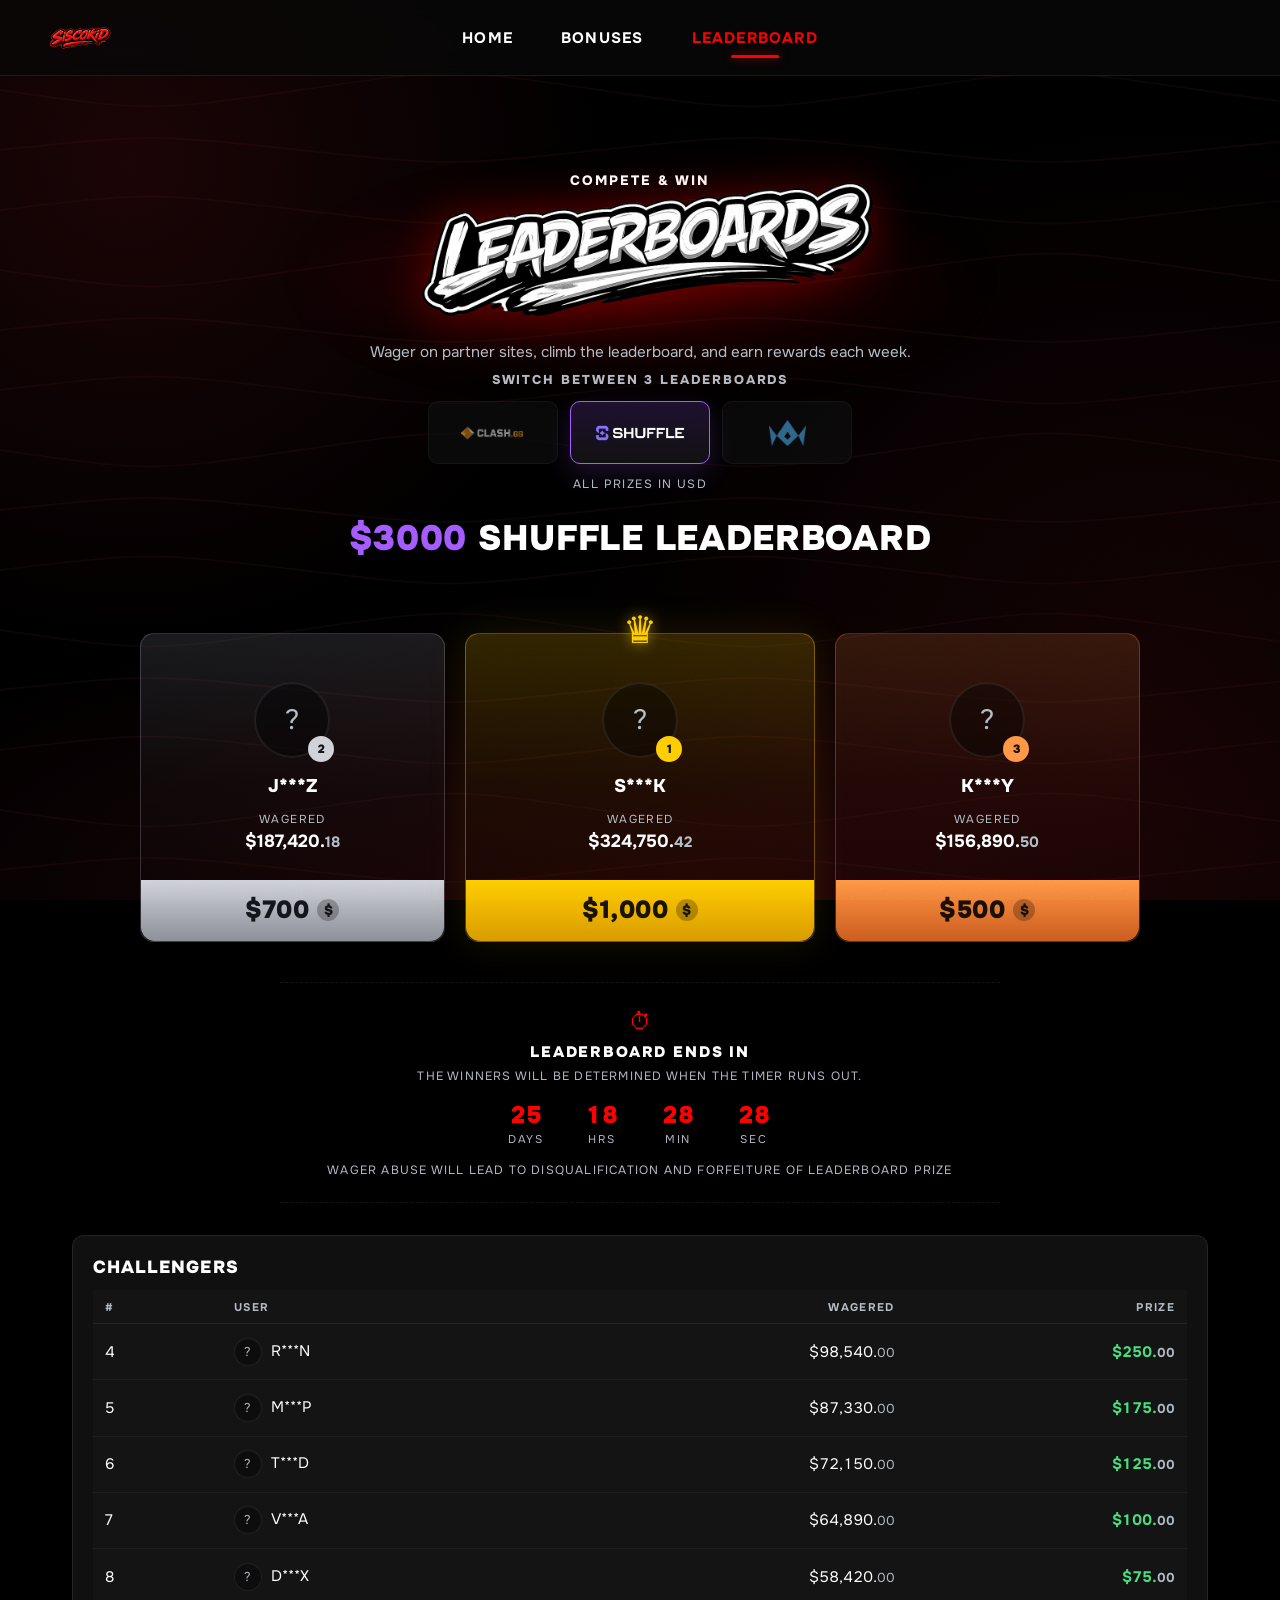
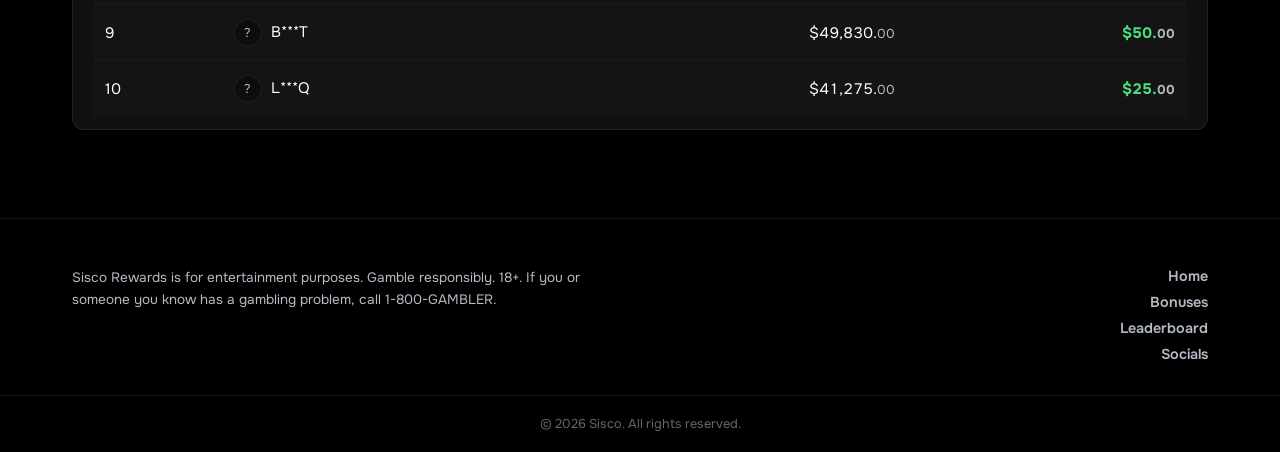
==== commit e2be2cee: "Serve leaderboard via cached serverless proxy instead of direct API Shuffle's endpoint returns HTTP " ====
--- a/leaderboard.html
+++ b/leaderboard.html
@@ -259,7 +259,7 @@
       let lastErr;
       for (let i = 1; i <= attempts; i++) {
         try {
-          const res = await fetch(url, { cache: 'no-store' });
+          const res = await fetch(url);
           if (!res.ok) throw new Error('HTTP ' + res.status);
           return await res.json();
         } catch (err) {
@@ -271,12 +271,10 @@
     }
 
     async function loadShuffleLeaderboard() {
-      // Scope to the current calendar month (UTC): start of month -> now, in seconds
-      const now = new Date();
-      const monthStart = Date.UTC(now.getUTCFullYear(), now.getUTCMonth(), 1, 0, 0, 0);
-      const startTime = Math.floor(monthStart / 1000);
-      const endTime = Math.floor(Date.now() / 1000);
-      const url = `https://affiliate.shuffle.com/wager/${SHUFFLE_AFFILIATE_ID}?startTime=${startTime}&endTime=${endTime}`;
+      // Read from our own cached serverless endpoint (see api/leaderboard.js) instead
+      // of hitting Shuffle directly. It scopes to the current month, retries server-side,
+      // and CDN-caches the last-good result (~10 min) — immune to Shuffle's flaky 400s.
+      const url = '/api/leaderboard';
 
       try {
         const data = await fetchWithRetry(url);
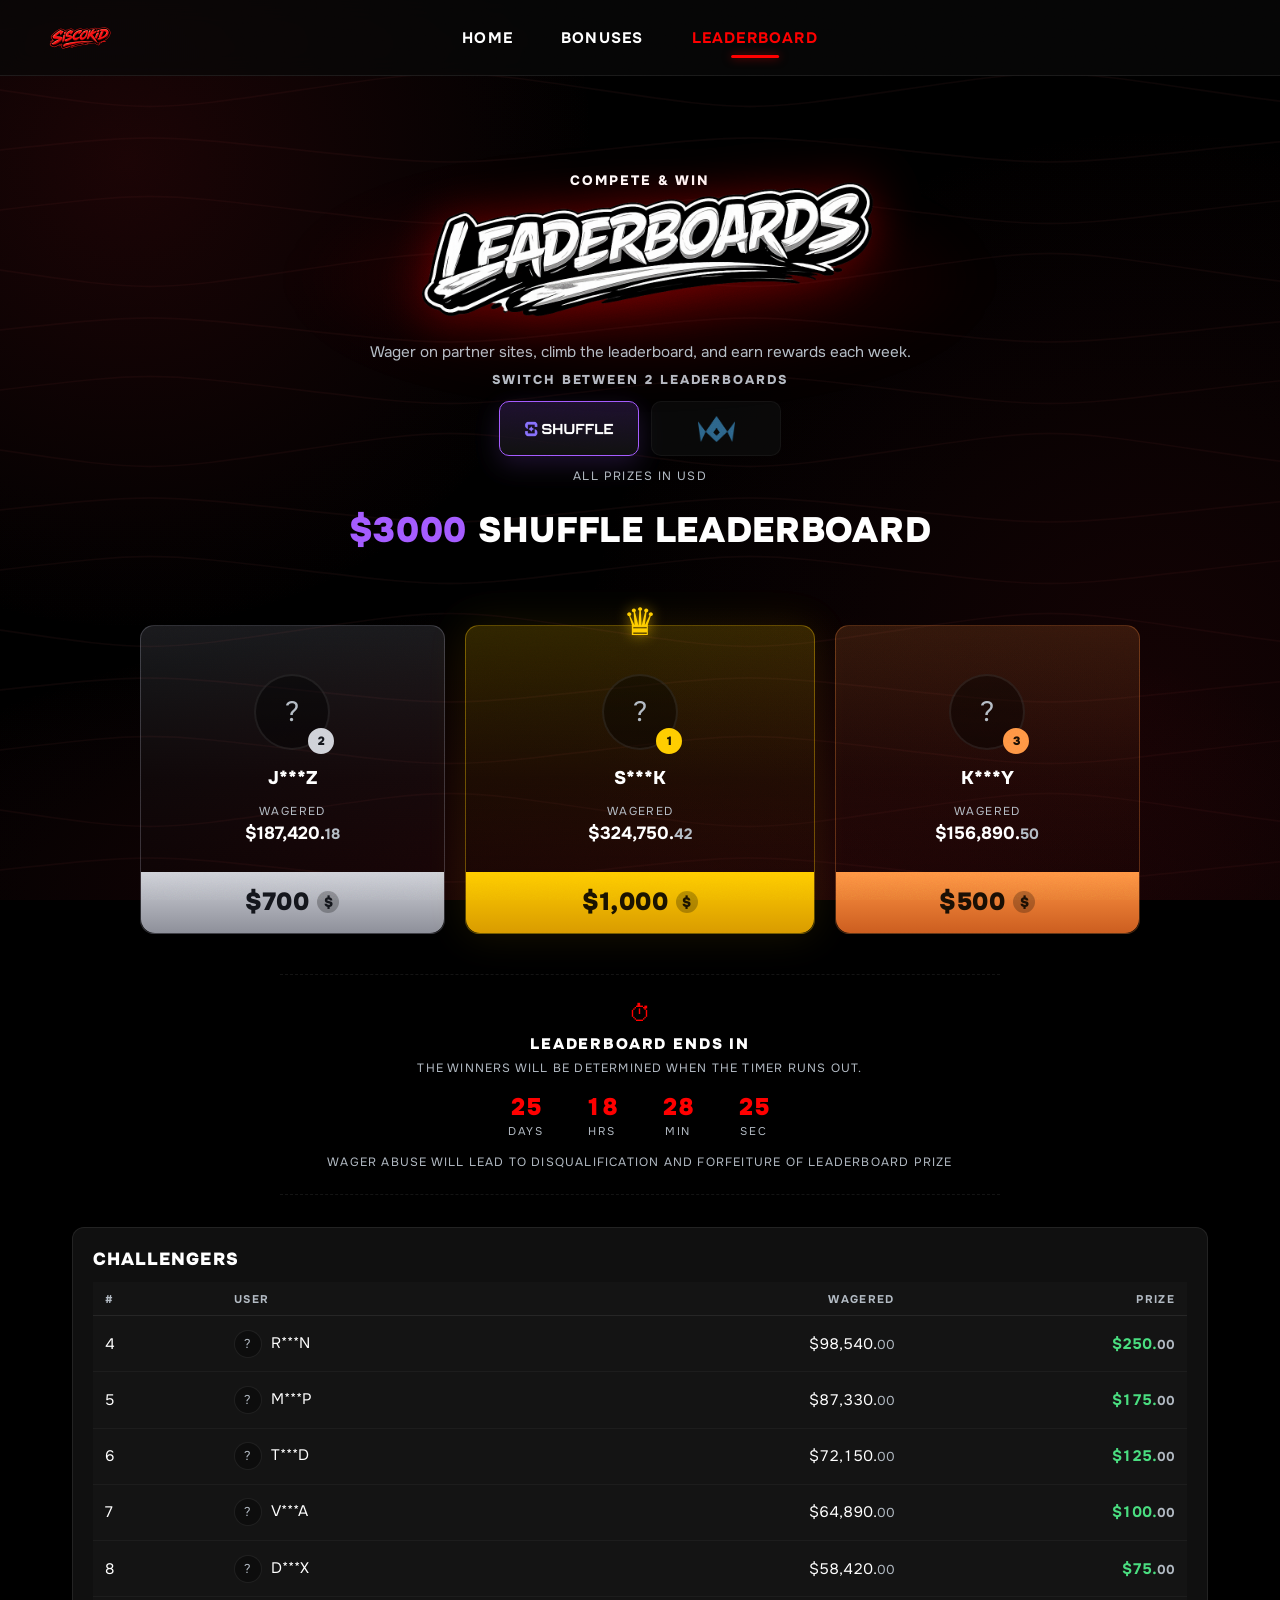
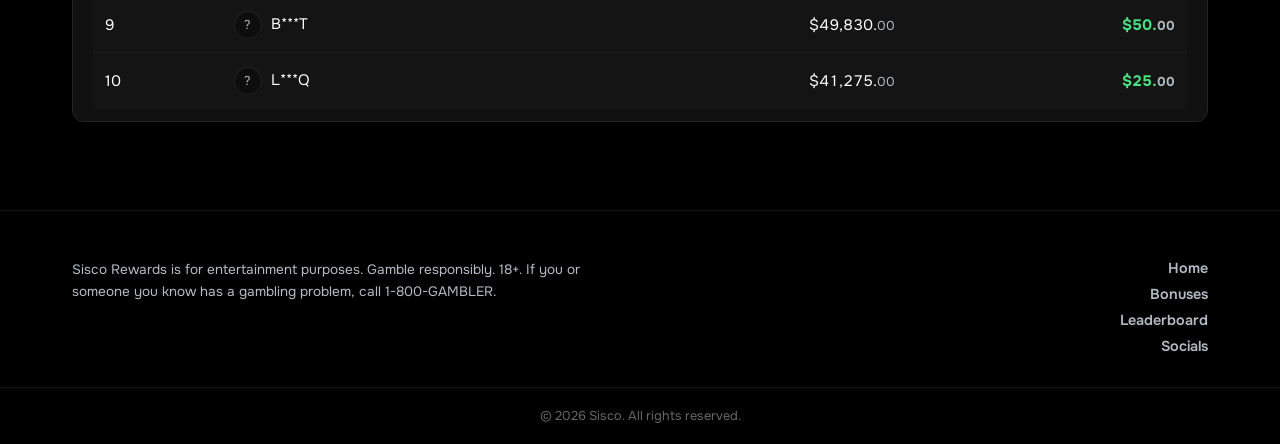
==== commit b897886f: "Remove all Clash.gg content - Remove Clash bonus card (home) and Clash leaderboard tab + panel - Upd" ====
--- a/leaderboard.html
+++ b/leaderboard.html
@@ -49,12 +49,9 @@
         <p class="section-sub">Wager on partner sites, climb the leaderboard, and earn rewards each week.</p>
       </div>
 
-      <div class="lb-switch-label reveal">SWITCH BETWEEN 3 LEADERBOARDS</div>
+      <div class="lb-switch-label reveal">SWITCH BETWEEN 2 LEADERBOARDS</div>
 
       <div class="lb-tabs reveal">
-        <button class="lb-tab lb-tab-clash" data-lb="clash">
-          <img src="clash_logo.webp" alt="Clash.gg" style="height: 34px;" />
-        </button>
         <button class="lb-tab lb-tab-shuffle active" data-lb="shuffle">
           <img src="shuffle_logo2.webp" alt="Shuffle" />
         </button>
@@ -146,15 +143,6 @@
         </div>
       </div>
 
-      <!-- ============== CLASH PANEL ============== -->
-      <div class="lb-panel" data-panel="clash">
-        <div class="lb-coming-soon reveal">
-          <img src="clash_logo.webp" alt="Clash.gg" />
-          <h3>Coming Soon</h3>
-          <p>The Clash.gg leaderboard is launching soon. Stay tuned.</p>
-        </div>
-      </div>
-
       <!-- ============== LUX PANEL ============== -->
       <div class="lb-panel" data-panel="lux">
         <div class="lb-coming-soon reveal">
--- a/styles.css
+++ b/styles.css
@@ -15,7 +15,6 @@
   --discord: #5865f2;
 
   --shuffle: #a259ff;
-  --clash:   #ff5a3c;
   --lux:     #00d4ff;
 }
 
@@ -326,12 +325,11 @@
 .btn-block { width: 100%; padding: 0.95rem 1.5rem; }
 
 .btn-shuffle { background: var(--shuffle); color: #fff;    border-color: var(--shuffle); }
-.btn-clash   { background: var(--clash);   color: #fff;    border-color: var(--clash); }
 .btn-lux     { background: var(--lux);     color: #001318; border-color: var(--lux); }
 .btn-twitter { background: var(--twitter); color: #000;    border-color: var(--twitter); }
 .btn-kick    { background: var(--kick);    color: #001a00; border-color: var(--kick); }
 .btn-discord { background: var(--discord); color: #fff;    border-color: var(--discord); }
-.btn-shuffle:hover, .btn-clash:hover, .btn-lux:hover,
+.btn-shuffle:hover, .btn-lux:hover,
 .btn-twitter:hover, .btn-kick:hover, .btn-discord:hover { filter: brightness(1.1); transform: translateY(-1px); }
 
 /* ---------- HERO CTA ---------- */
@@ -495,11 +493,9 @@
 .partner img { height: 36px; width: auto; display: block; max-width: 100%; }
 
 .partner-shuffle { background: linear-gradient(180deg, rgba(162,89,255,0.10), rgba(162,89,255,0)); }
-.partner-clash   { background: linear-gradient(180deg, rgba(255,90,60,0.10), rgba(255,90,60,0)); }
 .partner-lux     { background: linear-gradient(180deg, rgba(0,212,255,0.10), rgba(0,212,255,0)); }
 
 .partner-shuffle:hover { border-color: var(--shuffle); box-shadow: 0 8px 30px rgba(162,89,255,0.18); transform: translateY(-2px); }
-.partner-clash:hover   { border-color: var(--clash);   box-shadow: 0 8px 30px rgba(255,90,60,0.18); transform: translateY(-2px); }
 .partner-lux:hover     { border-color: var(--lux);     box-shadow: 0 8px 30px rgba(0,212,255,0.18); transform: translateY(-2px); }
 
 /* ---------- BONUS CARDS ---------- */
@@ -520,11 +516,9 @@
 }
 
 .bonus-shuffle { background: linear-gradient(180deg, rgba(162,89,255,0.18) 0%, var(--bg-card) 55%); }
-.bonus-clash   { background: linear-gradient(180deg, rgba(255,90,60,0.18) 0%, var(--bg-card) 55%); }
 .bonus-lux     { background: linear-gradient(180deg, rgba(0,212,255,0.18) 0%, var(--bg-card) 55%); }
 
 .bonus-shuffle:hover { border-color: var(--shuffle); box-shadow: 0 14px 40px rgba(162,89,255,0.22); transform: translateY(-4px); }
-.bonus-clash:hover   { border-color: var(--clash);   box-shadow: 0 14px 40px rgba(255,90,60,0.22); transform: translateY(-4px); }
 .bonus-lux:hover     { border-color: var(--lux);     box-shadow: 0 14px 40px rgba(0,212,255,0.22); transform: translateY(-4px); }
 
 .bonus-art {
@@ -637,7 +631,6 @@
 
 .lb-tab.active { opacity: 1; }
 .lb-tab-shuffle.active { border-color: var(--shuffle); background: linear-gradient(180deg, rgba(162,89,255,0.18), var(--bg-card)); box-shadow: 0 8px 24px rgba(162,89,255,0.18); }
-.lb-tab-clash.active   { border-color: var(--clash);   background: linear-gradient(180deg, rgba(255,90,60,0.18), var(--bg-card));  box-shadow: 0 8px 24px rgba(255,90,60,0.18); }
 .lb-tab-lux.active     { border-color: var(--lux);     background: linear-gradient(180deg, rgba(0,212,255,0.18), var(--bg-card));  box-shadow: 0 8px 24px rgba(0,212,255,0.18); }
 
 .lb-disclaimer {
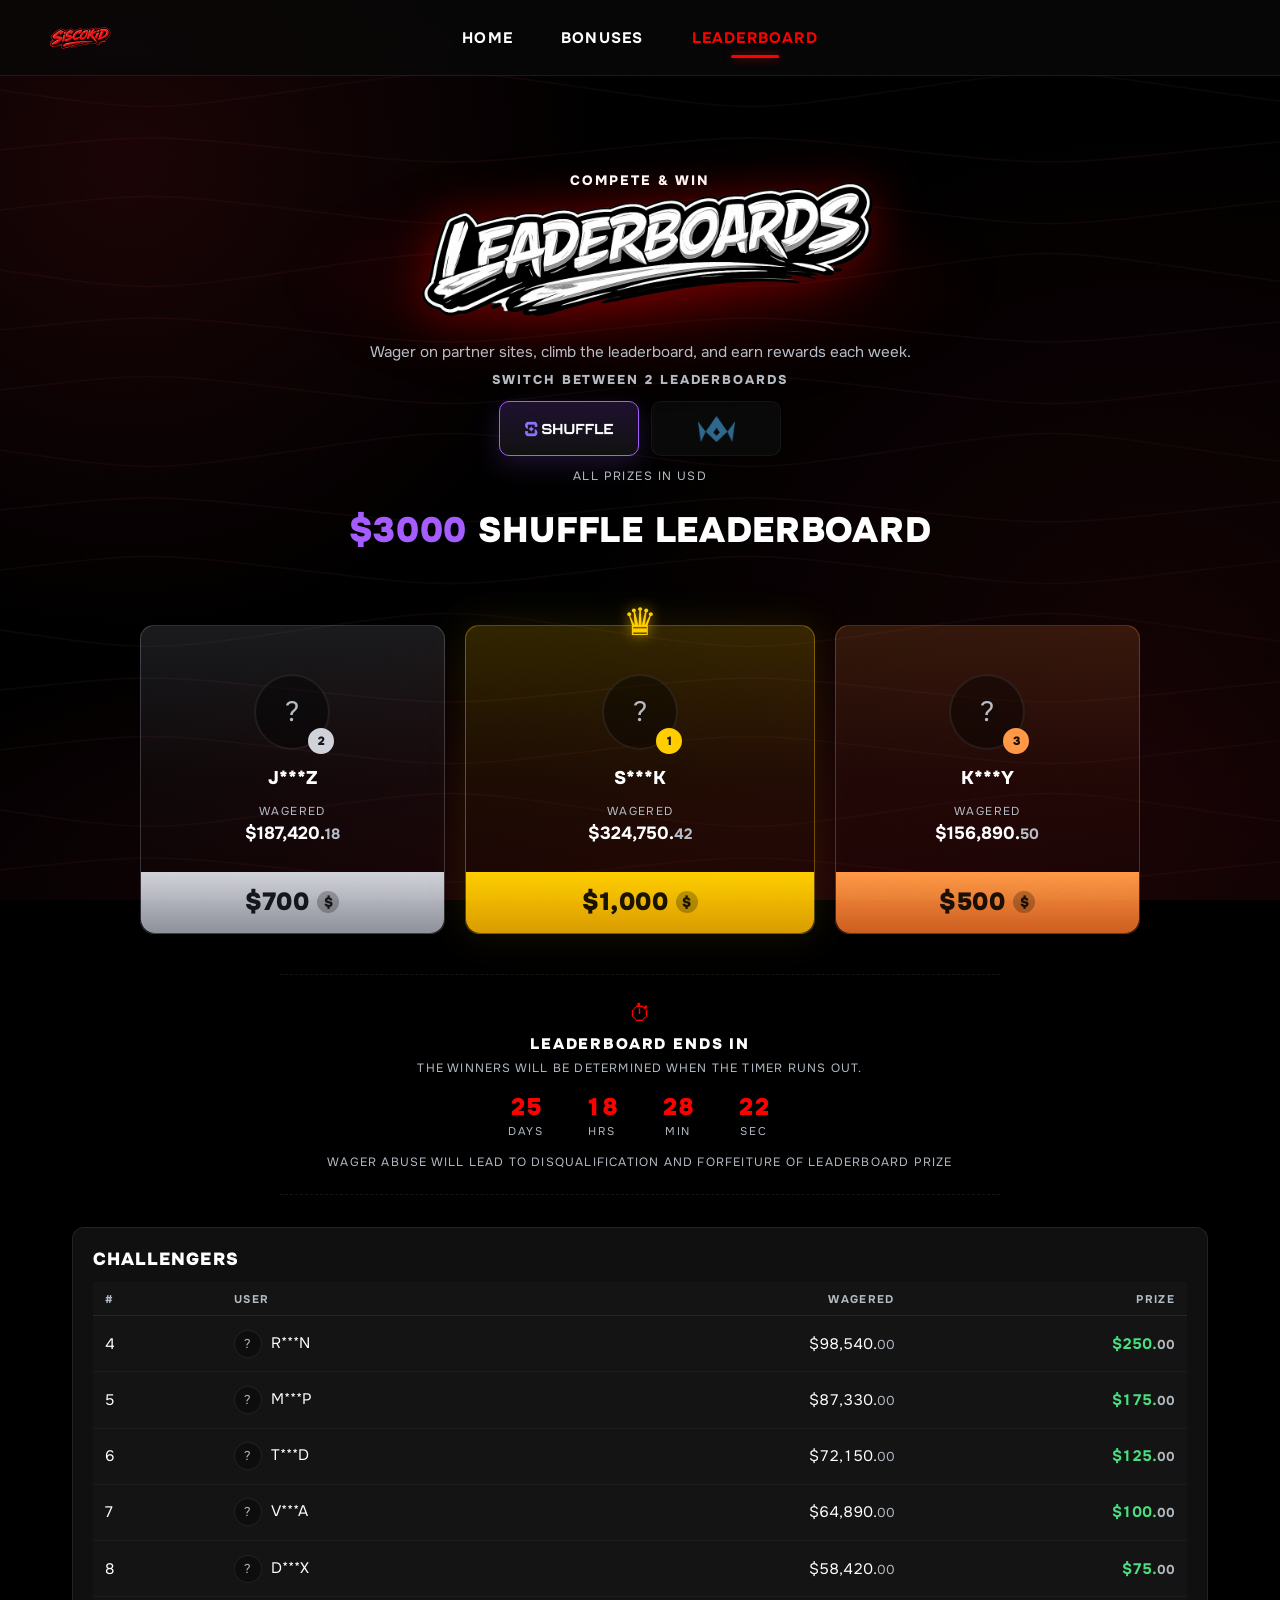
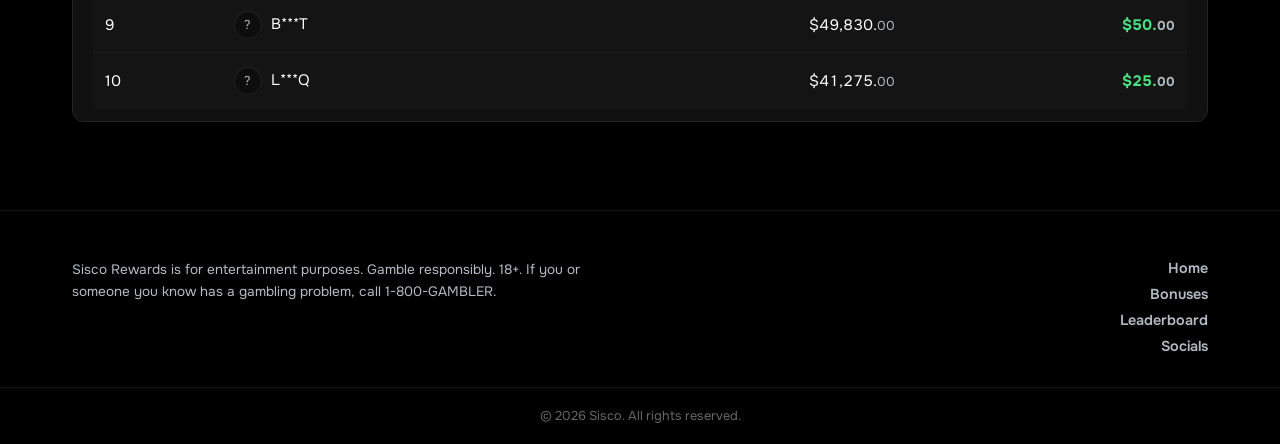
==== commit abf09988: "Wire LuxDrop affiliates API into leaderboard via cached serverless proxy" ====
--- a/leaderboard.html
+++ b/leaderboard.html
@@ -145,10 +145,82 @@
 
       <!-- ============== LUX PANEL ============== -->
       <div class="lb-panel" data-panel="lux">
-        <div class="lb-coming-soon reveal">
-          <img src="lux_logo.webp" alt="LuxDrop" />
-          <h3>Coming Soon</h3>
-          <p>The LuxDrop leaderboard is launching soon. Stay tuned.</p>
+        <h2 class="reveal" style="text-align: center; font-size: 2.2rem; font-weight: 900; margin-bottom: 1.5rem; letter-spacing: 0.02em;">
+          <span style="color: var(--lux);">$3000</span> <span style="color: #ffffff;">LUXDROP LEADERBOARD</span>
+        </h2>
+
+        <div class="lb-podium">
+          <div class="lb-place lb-second reveal">
+            <div class="lb-avatar"><span>?</span><div class="lb-rank">2</div></div>
+            <div class="lb-username">—</div>
+            <div class="lb-wagered-label">WAGERED</div>
+            <div class="lb-wagered">$0.<span>00</span></div>
+            <div class="lb-prize lb-prize-second">
+              $700
+              <span class="lb-coin">$</span>
+            </div>
+          </div>
+
+          <div class="lb-place lb-first reveal">
+            <div class="lb-crown">♛</div>
+            <div class="lb-avatar"><span>?</span><div class="lb-rank">1</div></div>
+            <div class="lb-username">—</div>
+            <div class="lb-wagered-label">WAGERED</div>
+            <div class="lb-wagered">$0.<span>00</span></div>
+            <div class="lb-prize lb-prize-first">
+              $1,000
+              <span class="lb-coin">$</span>
+            </div>
+          </div>
+
+          <div class="lb-place lb-third reveal">
+            <div class="lb-avatar"><span>?</span><div class="lb-rank">3</div></div>
+            <div class="lb-username">—</div>
+            <div class="lb-wagered-label">WAGERED</div>
+            <div class="lb-wagered">$0.<span>00</span></div>
+            <div class="lb-prize lb-prize-third">
+              $500
+              <span class="lb-coin">$</span>
+            </div>
+          </div>
+        </div>
+
+        <div class="lb-countdown-wrap reveal">
+          <div class="lb-clock-icon">⏱</div>
+          <div class="lb-countdown-label">LEADERBOARD ENDS IN</div>
+          <div class="lb-countdown-note">The winners will be determined when the timer runs out.</div>
+          <div class="lb-countdown">
+            <div class="lb-time"><strong data-unit="days">00</strong><span>DAYS</span></div>
+            <div class="lb-time"><strong data-unit="hrs">00</strong><span>HRS</span></div>
+            <div class="lb-time"><strong data-unit="min">00</strong><span>MIN</span></div>
+            <div class="lb-time"><strong data-unit="sec">00</strong><span>SEC</span></div>
+          </div>
+          <div class="lb-announce-note">Wager abuse will lead to disqualification and forfeiture of leaderboard prize</div>
+        </div>
+
+        <div class="lb-challengers reveal">
+          <h3 class="lb-challengers-title">CHALLENGERS</h3>
+          <div class="lb-table-wrap">
+            <table class="lb-table">
+              <thead>
+                <tr>
+                  <th>#</th>
+                  <th>USER</th>
+                  <th class="num">WAGERED</th>
+                  <th class="num">PRIZE</th>
+                </tr>
+              </thead>
+              <tbody>
+                <tr><td>4</td><td><span class="lb-mini-avatar">?</span>—</td><td class="num">$0.<span class="cents">00</span></td><td class="num lb-prize-amt">$250.<span class="cents">00</span></td></tr>
+                <tr><td>5</td><td><span class="lb-mini-avatar">?</span>—</td><td class="num">$0.<span class="cents">00</span></td><td class="num lb-prize-amt">$175.<span class="cents">00</span></td></tr>
+                <tr><td>6</td><td><span class="lb-mini-avatar">?</span>—</td><td class="num">$0.<span class="cents">00</span></td><td class="num lb-prize-amt">$125.<span class="cents">00</span></td></tr>
+                <tr><td>7</td><td><span class="lb-mini-avatar">?</span>—</td><td class="num">$0.<span class="cents">00</span></td><td class="num lb-prize-amt">$100.<span class="cents">00</span></td></tr>
+                <tr><td>8</td><td><span class="lb-mini-avatar">?</span>—</td><td class="num">$0.<span class="cents">00</span></td><td class="num lb-prize-amt">$75.<span class="cents">00</span></td></tr>
+                <tr><td>9</td><td><span class="lb-mini-avatar">?</span>—</td><td class="num">$0.<span class="cents">00</span></td><td class="num lb-prize-amt">$50.<span class="cents">00</span></td></tr>
+                <tr><td>10</td><td><span class="lb-mini-avatar">?</span>—</td><td class="num">$0.<span class="cents">00</span></td><td class="num lb-prize-amt">$25.<span class="cents">00</span></td></tr>
+              </tbody>
+            </table>
+          </div>
         </div>
       </div>
     </section>
@@ -194,6 +266,8 @@
     });
 
     // ============== COUNTDOWN — end of current month (UTC) ==============
+    // Both panels (Shuffle, LuxDrop) share the same monthly window, so we update
+    // every .lb-countdown on the page.
     const _now = new Date();
     const endsAt = Date.UTC(_now.getUTCFullYear(), _now.getUTCMonth() + 1, 1, 0, 0, 0);
     function tick() {
@@ -203,12 +277,13 @@
       const m = Math.floor((diff % 3600000) / 60000);
       const s = Math.floor((diff % 60000) / 1000);
       const fmt = n => String(n).padStart(2, '0');
-      const root = document.getElementById('lb-countdown');
-      if (!root) return;
-      root.querySelector('[data-unit="days"]').textContent = fmt(d);
-      root.querySelector('[data-unit="hrs"]').textContent  = fmt(h);
-      root.querySelector('[data-unit="min"]').textContent  = fmt(m);
-      root.querySelector('[data-unit="sec"]').textContent  = fmt(s);
+      document.querySelectorAll('.lb-countdown').forEach(root => {
+        const set = (unit, val) => {
+          const el = root.querySelector(`[data-unit="${unit}"]`);
+          if (el) el.textContent = fmt(val);
+        };
+        set('days', d); set('hrs', h); set('min', m); set('sec', s);
+      });
     }
     tick();
     setInterval(tick, 1000);
@@ -233,11 +308,11 @@
       return { whole: parts[0], cents: parts[1] };
     }
 
-    function setPlace(selector, user) {
-      const root = document.querySelector(`[data-panel="shuffle"] ${selector}`);
+    function setPlace(panel, selector, user, wageredField) {
+      const root = document.querySelector(`[data-panel="${panel}"] ${selector}`);
       if (!root || !user) return;
       root.querySelector('.lb-username').textContent = maskName(user.username);
-      const m = splitMoney(user.weightedWagerAmount);
+      const m = splitMoney(user[wageredField]);
       root.querySelector('.lb-wagered').innerHTML = `$${m.whole}.<span>${m.cents}</span>`;
     }
 
@@ -274,9 +349,9 @@
 
         if (ranked.length === 0) return; // keep dummy fallback
 
-        setPlace('.lb-first',  ranked[0]);
-        setPlace('.lb-second', ranked[1]);
-        setPlace('.lb-third',  ranked[2]);
+        setPlace('shuffle', '.lb-first',  ranked[0], 'weightedWagerAmount');
+        setPlace('shuffle', '.lb-second', ranked[1], 'weightedWagerAmount');
+        setPlace('shuffle', '.lb-third',  ranked[2], 'weightedWagerAmount');
 
         const tbody = document.querySelector('[data-panel="shuffle"] .lb-table tbody');
         if (tbody && ranked.length > 3) {
@@ -296,6 +371,88 @@
     }
 
     loadShuffleLeaderboard();
+
+    // ============== LUXDROP LEADERBOARD ==============
+    // The /api/leaderboard-lux serverless function injects the LUXDROP_API_KEY
+    // and proxies https://api.luxdrop.com/external/affiliates?codes=sisco&...
+    // Schema isn't documented, so we normalize defensively across common shapes
+    // and field names. If field names differ once a real response lands, adjust
+    // USERNAME_FIELDS / WAGERED_FIELDS below.
+
+    const LUX_USERNAME_FIELDS = ['username', 'user', 'name', 'displayName', 'discord', 'discordName'];
+    const LUX_WAGERED_FIELDS  = ['wagered', 'wagerAmount', 'totalWagered', 'volume', 'amount', 'deposited', 'totalDeposit'];
+
+    function pickField(obj, candidates) {
+      for (const k of candidates) {
+        if (obj[k] !== undefined && obj[k] !== null) return obj[k];
+      }
+      return undefined;
+    }
+
+    function flattenLuxResponse(data) {
+      // Shape attempt #1: flat array of user records
+      if (Array.isArray(data)) {
+        if (data.length === 0) return [];
+        // Maybe the array is per-code containers: [{ code, users: [...] }]
+        if (data[0] && Array.isArray(data[0].users)) {
+          return data.flatMap(c => c.users || []);
+        }
+        if (data[0] && Array.isArray(data[0].wagers)) {
+          return data.flatMap(c => c.wagers || []);
+        }
+        return data;
+      }
+      // Shape attempt #2: keyed by code, e.g. { sisco: [...] }
+      if (data && typeof data === 'object') {
+        // { sisco: { users: [...] } } or { sisco: [...] }
+        for (const k of Object.keys(data)) {
+          const v = data[k];
+          if (Array.isArray(v)) return v;
+          if (v && Array.isArray(v.users)) return v.users;
+          if (v && Array.isArray(v.wagers)) return v.wagers;
+        }
+      }
+      return [];
+    }
+
+    async function loadLuxLeaderboard() {
+      try {
+        const data = await fetchWithRetry('/api/leaderboard-lux');
+
+        const raw = flattenLuxResponse(data);
+        const ranked = raw
+          .map(u => ({
+            username: pickField(u, LUX_USERNAME_FIELDS) ?? '???',
+            wagered: Number(pickField(u, LUX_WAGERED_FIELDS) || 0),
+          }))
+          .filter(u => u.wagered > 0)
+          .sort((a, b) => b.wagered - a.wagered)
+          .slice(0, 10);
+
+        if (ranked.length === 0) return;
+
+        setPlace('lux', '.lb-first',  ranked[0], 'wagered');
+        setPlace('lux', '.lb-second', ranked[1], 'wagered');
+        setPlace('lux', '.lb-third',  ranked[2], 'wagered');
+
+        const tbody = document.querySelector('[data-panel="lux"] .lb-table tbody');
+        if (tbody && ranked.length > 3) {
+          tbody.innerHTML = '';
+          for (let i = 3; i < ranked.length; i++) {
+            const u = ranked[i];
+            const w = splitMoney(u.wagered);
+            const p = splitMoney(PRIZES[i] || 0);
+            const row = document.createElement('tr');
+            row.innerHTML = `<td>${i + 1}</td><td><span class="lb-mini-avatar">?</span>${maskName(u.username)}</td><td class="num">$${w.whole}.<span class="cents">${w.cents}</span></td><td class="num lb-prize-amt">$${p.whole}.<span class="cents">${p.cents}</span></td>`;
+            tbody.appendChild(row);
+          }
+        }
+      } catch (e) {
+        console.warn('LuxDrop leaderboard fetch failed, keeping placeholder content:', e);
+      }
+    }
+
+    loadLuxLeaderboard();
   </script>
 </body>
 </html>
--- a/styles.css
+++ b/styles.css
@@ -501,8 +501,9 @@
 /* ---------- BONUS CARDS ---------- */
 .bonus-grid {
   display: grid;
-  grid-template-columns: repeat(3, 1fr);
+  grid-template-columns: repeat(2, minmax(0, 360px));
   gap: 1.5rem;
+  justify-content: center;
 }
 
 .bonus-card {
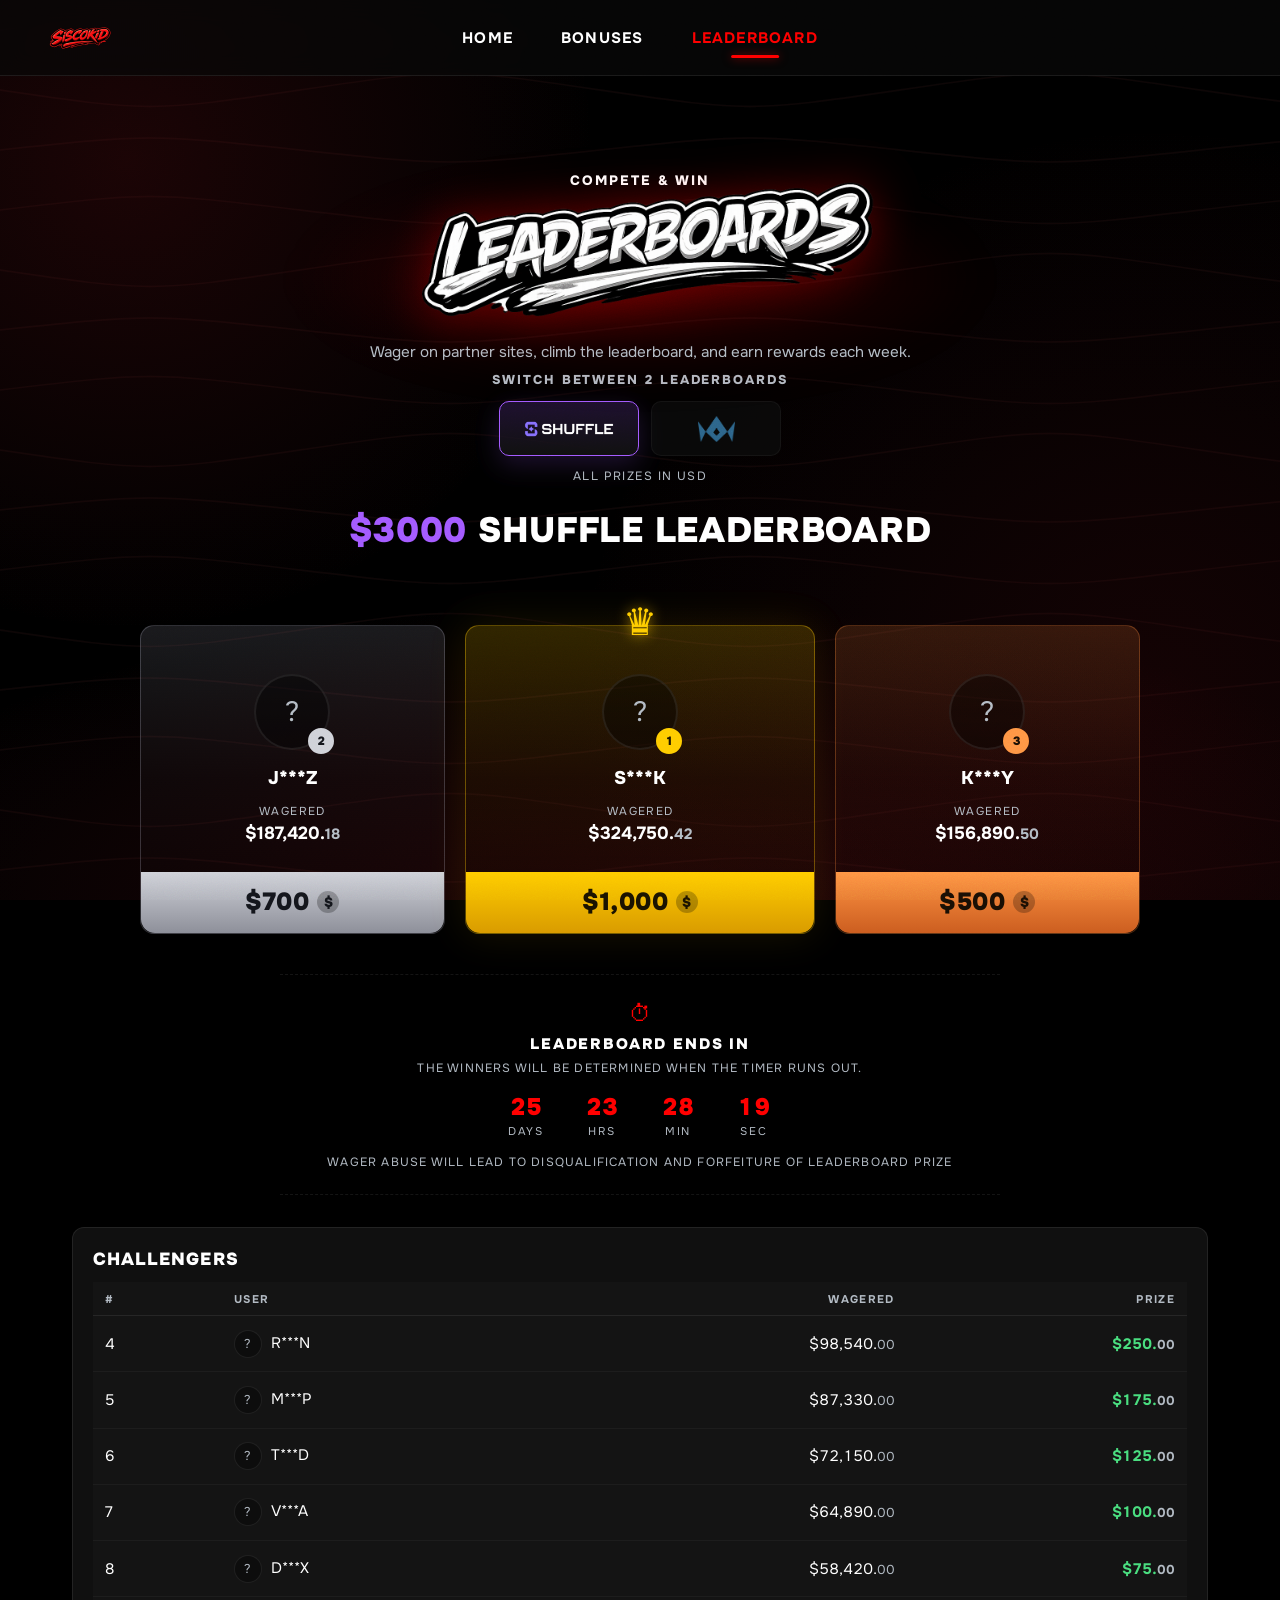
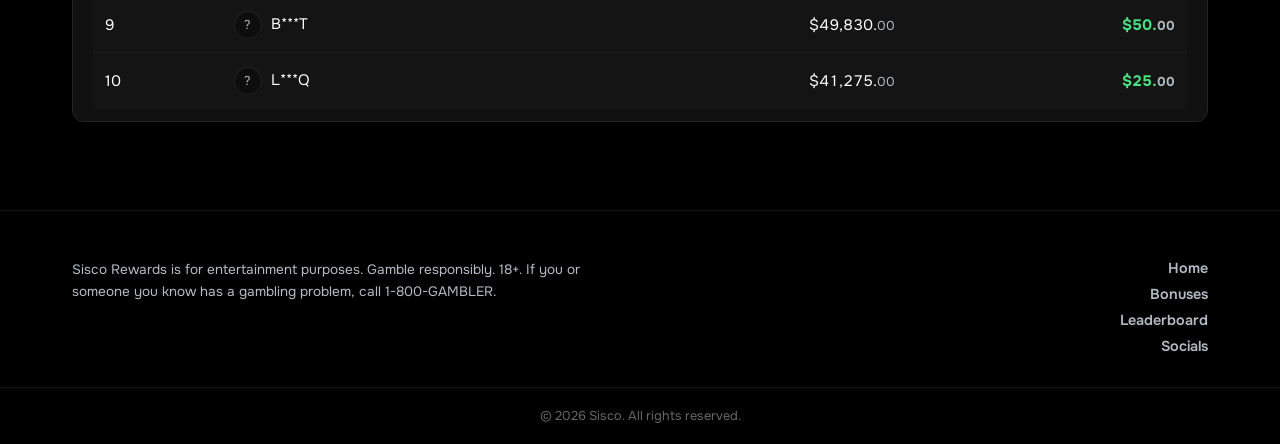
==== commit 947ca9ad: "Use Eastern time for leaderboard period and post month-end results to Discord - Countdown, /api/lead" ====
--- a/leaderboard.html
+++ b/leaderboard.html
@@ -265,11 +265,26 @@
       });
     });
 
-    // ============== COUNTDOWN — end of current month (UTC) ==============
+    // ============== COUNTDOWN — end of current month (America/New_York) ==============
     // Both panels (Shuffle, LuxDrop) share the same monthly window, so we update
-    // every .lb-countdown on the page.
-    const _now = new Date();
-    const endsAt = Date.UTC(_now.getUTCFullYear(), _now.getUTCMonth() + 1, 1, 0, 0, 0);
+    // every .lb-countdown on the page. Timezone is Eastern (ET), DST-aware.
+    // Offset (ms) so that Date.UTC(ET wall-clock parts) === actualUTC + offset.
+    function nyOffsetMs(date) {
+      const p = new Intl.DateTimeFormat('en-US', { timeZone: 'America/New_York', hour12: false,
+        year: 'numeric', month: '2-digit', day: '2-digit', hour: '2-digit', minute: '2-digit', second: '2-digit' })
+        .formatToParts(date).reduce((a, x) => (a[x.type] = x.value, a), {});
+      return Date.UTC(+p.year, +p.month - 1, +p.day, +p.hour, +p.minute, +p.second) - date.getTime();
+    }
+    function etMonthStartUTC(year, month0) {
+      const guess = Date.UTC(year, month0, 1, 0, 0, 0);
+      return guess - nyOffsetMs(new Date(guess));
+    }
+    // Midnight ET on the 1st of next month (relative to the current ET month).
+    const _et = new Intl.DateTimeFormat('en-US', { timeZone: 'America/New_York', year: 'numeric', month: 'numeric' })
+      .formatToParts(new Date()).reduce((a, x) => (a[x.type] = x.value, a), {});
+    let _ey = +_et.year, _em = +_et.month; // month 1-12
+    if (_em === 12) { _ey++; _em = 1; } else { _em++; }
+    const endsAt = etMonthStartUTC(_ey, _em - 1);
     function tick() {
       const diff = Math.max(0, endsAt - Date.now());
       const d = Math.floor(diff / 86400000);
